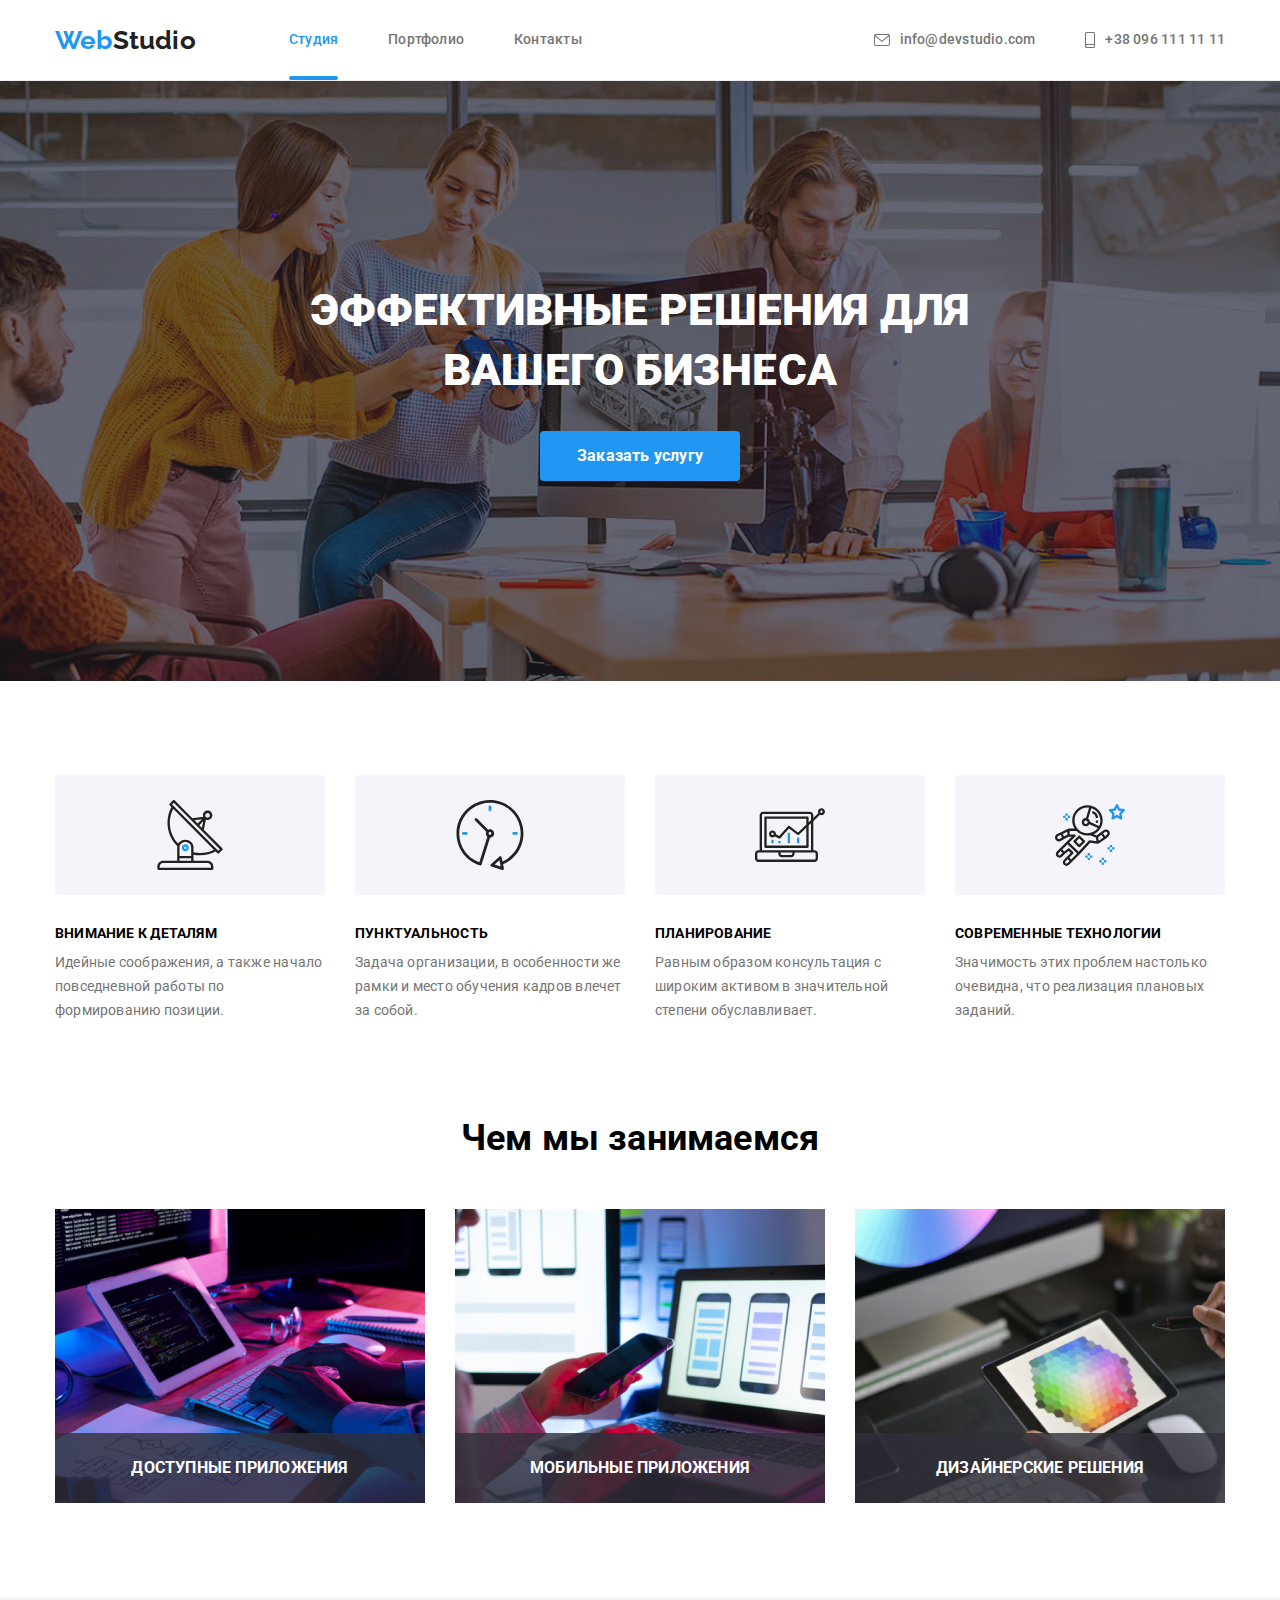
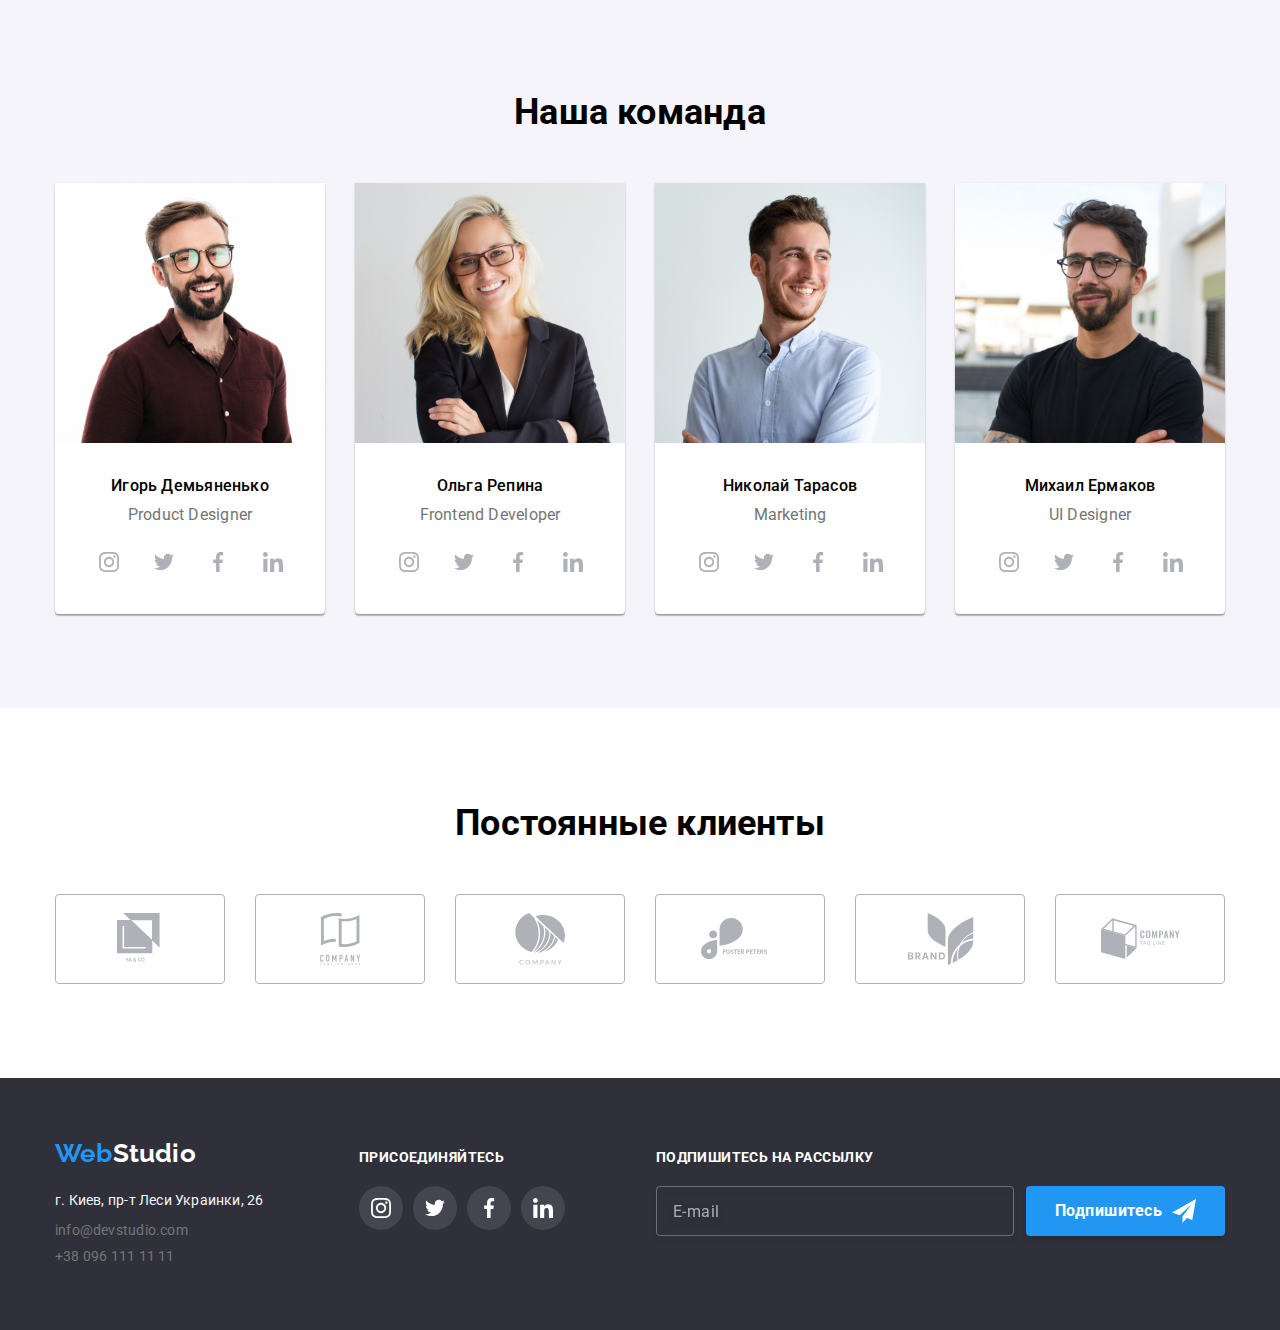
==== index.html @ 35ef8a1d "1" ====
<!DOCTYPE html>
<html lang="en">

<head>
    <meta charset="UTF-8">
    <meta name="viewport" content="width=device-width, initial-scale=1.0">
    <title>Document</title>
    <link rel="stylesheet" href="https://cdnjs.cloudflare.com/ajax/libs/modern-normalize/1.0.0/modern-normalize.min.css">
    <link href="https://fonts.googleapis.com/css2?family=Raleway:wght@700&family=Roboto:wght@400;500;700;900&display=swap" rel="stylesheet">
    <link rel="stylesheet" href="./css/style.css">
    <link rel="preconnect" href="https://fonts.gstatic.com">
    
</head>

<body>
    <!--Header-->
    <header>
        <div class="container" >
            <nav class="nav-bar">
                <a href="index.html" class="logo-title"> 
                    Web<span class="logoweb" >Studio</span>
                </a>
                <ul class="list-nav list">
                    <li class="item"><a class="current" href="./index.html" >Студия</a></li>
                    <li class="item"><a class="head-link" href="./portfolio.html">Портфолио</a></li>
                    <li class="item"><a class="head-link" href="#" >Контакты</a></li>
                </ul>
            </nav>  
            
            <ul class="auth-nav list">
                <li class="email-link">
                    <a href="mailto:info@devstudio.com" class="contacts">
                        <svg class="icon-envelope">
                        <use href="./img/sprite.svg#icon-envelope"></use>
                        </svg>info@devstudio.com </a >
                </li>
                <li class="tel-link">
                    <a href="tel:380961111111" class="contacts">
                        <svg class="icon-smartphone">
                            <use href="./img/sprite.svg#icon-smartphone"></use>
                            </svg>+38 096 111 11 11</a>
                    
                </li>
            </ul>
        
        </div>
    </header>


    <!--Hero-->

    <main>
        <section class="hero">
            <div class="overlay">
            <h1 class="slogan">ЭФФЕКТИВНЫЕ РЕШЕНИЯ ДЛЯ ВАШЕГО БИЗНЕСА</h1>
            <a  class="button-studio"  href="#" data-modal-open >Заказать услугу</a>
            </div>
        </section>

    <!--Features-->


    <section class="features">
        <div class="section-features container">
            <ul class="list">
                <li class="skils">
                    <div class="skills-icon-link">
                        <svg class="skill-icon">
                            <use href="./img/sprite.svg#icon-antenna"></use>
                        </svg>
                    </div>
                    <h3 class="skils-list">ВНИМАНИЕ К ДЕТАЛЯМ</h3>
                    <p class="skils-title">Идейные соображения, а также начало повседневной работы по формированию позиции.</p>
                </li>
                <li class="skils">
                    <div class="skills-icon-link">
                        <svg class="skill-icon">
                            <use href="./img/sprite.svg#icon-clock"></use>
                        </svg>
                    </div>
                    <h3 class="skils-list">ПУНКТУАЛЬНОСТЬ</h3>
                    <p class="skils-title">Задача организации, в особенности же рамки и место обучения кадров влечет за собой.</p>
                </li>
                <li class="skils">
                    <div class="skills-icon-link">
                        <svg class="skill-icon">
                            <use href="./img/sprite.svg#icon-diagram"></use>
                        </svg>
                    </div>
                    <h3 class="skils-list">ПЛАНИРОВАНИЕ</h3>
                    <p class="skils-title">Равным образом консультация с широким активом в значительной степени обуславливает.</p>

                </li>
                <li class="skils">
                    <div class="skills-icon-link">
                        <svg class="skill-icon">
                            <use href="./img/sprite.svg#icon-astronaut"></use>
                        </svg>
                    </div>
                    <h3 class="skils-list">СОВРЕМЕННЫЕ ТЕХНОЛОГИИ </h3>
                    <p class="skils-title">Значимость этих проблем настолько очевидна, что реализация плановых заданий.</p>
                </li>
            </ul>
        </div>
    </section>

        <!--What are we doing-->
        <div class="img-container">
                <div>
                    <h2 class="section-slogan">Чем мы занимаемся</h2>
                        <ul class="img list">
                            <li>
                                <div class="product">
                                    <img  src="./img/laptop.jpg" alt="coding1">
                                    <div class="image-overlay">
                                        <h3 class="image-title">ДОСТУПНЫЕ ПРИЛОЖЕНИЯ</h3>
                                    </div>
                                </div>
                            </li>
                            <li>
                                <div class="product">
                                    <img class="coding-photo "  src="./img/iphone.jpg" alt="coding2">
                                    <div class="image-overlay">
                                        <h3 class="image-title">МОБИЛЬНЫЕ ПРИЛОЖЕНИЯ</h3>
                                    </div>
                                </div>   
                            </li>
                            
                            <li>
                                <div class="product">
                                    <img  src="./img/pixels.jpg" alt="coding3">
                                    <div class="image-overlay">
                                        <h3 class="image-title">ДИЗАЙНЕРСКИЕ РЕШЕНИЯ</h3>
                                    </div>
                                </div>   
                            </li> 
                            
                        </ul>
                </div> 
        </div>

        <!--Our team section-->
        <section class="our-team-container">
            <div class="our-team">
                <h2 class="section-slogan">Наша команда</h2>
                <ul class="team list">
                    <li class="team-person">
                        <img src="./img//igor.jpg" alt="photo of igor" width="270">
                        <div class="descr-container">
                            <h3 class="names">Игорь Демьяненько</h3>
                            <p class="profession">Product Designer</p>
                            <ul class="social-links list">
                                <li class="instagram">
                                    <a class="icon-link" href="#">
                                        <svg class="social-icon">
                                            <use href="./img/sprite.svg#icon-instagram"></use>
                                        </svg>
                                    </a>
                                </li>
                                <li class="twitter">
                                    <a class="icon-link" href="#">
                                        <svg class="social-icon">
                                            <use href="./img/sprite.svg#icon-twitter"></use>
                                        </svg>
                                    </a>
                                </li>
                                <li class="facebook">
                                    <a class="icon-link" href="#">
                                        <svg class="social-icon">
                                            <use href="./img/sprite.svg#icon-facebook"></use>
                                        </svg>
                                    </a>
                                </li>
                                <li class="linkedin">
                                    <a class="icon-link" href="#">
                                        <svg class="social-icon">
                                            <use href="./img/sprite.svg#icon-linkedin"></use>
                                        </svg>
                                    </a>
                                </li>
                            </ul>
                        </div>
                    </li>
                    <li class="team-person">
                        <img src="./img//olga.jpg" alt="photo of olga" width="270">
                        <div class="descr-container">
                            <h3 class="names">Ольга Репина</h3>
                            <p class="profession">Frontend Developer</p>
                            <ul class="social-links list">
                                <li class="instagram">
                                    <a class="icon-link" href="#">
                                        <svg class="social-icon">
                                            <use href="./img/sprite.svg#icon-instagram"></use>
                                        </svg>
                                    </a>
                                </li>
                                <li class="twitter">
                                    <a class="icon-link" href="#">
                                        <svg class="social-icon">
                                            <use href="./img/sprite.svg#icon-twitter"></use>
                                        </svg>
                                    </a>
                                </li>
                                <li class="facebook">
                                    <a class="icon-link" href="#">
                                        <svg class="social-icon">
                                            <use href="./img/sprite.svg#icon-facebook"></use>
                                        </svg>
                                    </a>
                                </li>
                                <li class="linkedin">
                                    <a class="icon-link" href="#">
                                        <svg class="social-icon">
                                            <use href="./img/sprite.svg#icon-linkedin"></use>
                                        </svg>
                                    </a>
                                </li>
                            </ul>
                        </div>
                    </li>
                    <li class="team-person">
                        <img src="./img/nikolay.jpg" alt="photo of nikolay" width="270">
                        <div class="descr-container">
                            <h3 class="names">Николай Тарасов</h3>
                            <p class="profession">Marketing</p>
                            <ul class="social-links list">
                                <li class="instagram">
                                    <a class="icon-link" href="#">
                                        <svg class="social-icon">
                                            <use href="./img/sprite.svg#icon-instagram"></use>
                                        </svg>
                                    </a>
                                </li>
                                <li class="twitter">
                                    <a class="icon-link" href="#">
                                        <svg class="social-icon">
                                            <use href="./img/sprite.svg#icon-twitter"></use>
                                        </svg>
                                    </a>
                                </li>
                                <li class="facebook">
                                    <a class="icon-link" href="#">
                                        <svg class="social-icon">
                                            <use href="./img/sprite.svg#icon-facebook"></use>
                                        </svg>
                                    </a>
                                </li>
                                <li class="linkedin">
                                    <a class="icon-link" href="#">
                                        <svg class="social-icon">
                                            <use href="./img/sprite.svg#icon-linkedin"></use>
                                        </svg>
                                    </a>
                                </li>
                            </ul>
                        </div>
                    </li>
                    <li class="team-person">
                        <img src="./img//mihail.jpg" alt="photo of mihail" width="270">
                        <div class="descr-container">
                            <h3 class="names">Михаил Ермаков</h3>
                            <p class="profession">UI Designer</p>
                            <ul class="social-links list">
                                <li class="instagram">
                                    <a class="icon-link" href="#">
                                        <svg class="social-icon">
                                            <use href="./img/sprite.svg#icon-instagram"></use>
                                        </svg>
                                    </a>
                                </li>
                                <li class="twitter">
                                    <a class="icon-link" href="#">
                                        <svg class="social-icon">
                                            <use href="./img/sprite.svg#icon-twitter"></use>
                                        </svg>
                                    </a>
                                </li>
                                <li class="facebook">
                                    <a class="icon-link" href="#">
                                        <svg class="social-icon">
                                            <use href="./img/sprite.svg#icon-facebook"></use>
                                        </svg>
                                    </a>
                                </li>
                                <li class="linkedin">
                                    <a class="icon-link" href="#">
                                        <svg class="social-icon">
                                            <use href="./img/sprite.svg#icon-linkedin"></use>
                                        </svg>
                                    </a>
                                </li>
                            </ul>
                        </div>
                    </li>
                </ul>
            </div>
        </section>
<!--постоянные клиенты-->
<section>
    <div class="clients-container">
        <h2 class="section-slogan">Постоянные клиенты</h2>
        <ul class="logo-list list">
            <li class="logo">
                <a class="logo-link" href="#">
                    <svg class="logo-icon">
                        <use href="./img/sprite.svg#icon-logo"  ></use>
                    </svg>
                </a>
            </li>
            <li class="logo">
                <a class="logo-link" href="#">
                    <svg class="logo-icon">
                        <use href="./img/sprite.svg#icon-logo-2"></use>
                    </svg>
                </a>
            </li>
            <li class="logo">
                <a class="logo-link" href="#">
                    <svg class="logo-icon">
                        <use href="./img/sprite.svg#icon-logo-3"></use>
                    </svg>
                </a>
            </li>
            <li class="logo">
                <a class="logo-link" href="#">
                    <svg class="logo-icon" >
                        <use href="./img/sprite.svg#icon-logo-4-1" ></use>
                    </svg>
                </a>
            </li>
            <li class="logo">
                <a class="logo-link" href="#">
                    <svg class="logo-icon">
                        <use href="./img/symbol-defs.svg#icon-logo-5-2"  ></use>
                    </svg>
                </a>
            </li>
            <li class="logo">
                <a class="logo-link" href="#">
                    <svg class="logo-icon" >
                        <use href="./img/sprite.svg#icon-logo-6-1" ></use>
                    </svg>
                </a>
            </li>
        </ul>
    </div>
</section>

</main>

    <!--Footer -->
    <footer class="page-footer">
        <div class="footer-container" >
            <div class="first-column">
                <a class="logo-title" href="./index.html">
                    <span>Web</span><span class="studio-footer">Studio</span>
                </a>
                <address class="location">
                    <span class="location-adress">г. Киев, пр-т Леси Украинки, 26</span> 
                </address>
                <ul class="footer-contacts">
                    <li class="footer-email"><a class="contacts-email"
                            href="mailto:info@devstudio.com">info@devstudio.com</a></li>
                    <li class="footer-tel"><a class="contacts-tel" href="tel:+380961111111">+38 096 111 11 11</a></li>
                </ul>
            </div>
        
        <div class="second-column">
            <p class="subscribe">Присоединяйтесь</p>
            <ul class="footer-social-links list">
                <li class="footer-social-item">
                    <a class="footer-icon-link" href="#">
                        <svg class="footer-social-icon">
                            <use href="./img/sprite.svg#icon-instagram"></use>
                        </svg>
                    </a>
                </li>
                <li class="footer-social-item">
                    <a class="footer-icon-link" href="#">
                        <svg class="footer-social-icon">
                            <use href="./img/sprite.svg#icon-twitter"></use>
                        </svg>
                    </a>
                </li>
                <li class="footer-social-item">
                    <a class="footer-icon-link" href="#">
                        <svg class="footer-social-icon">
                            <use href="./img/sprite.svg#icon-facebook"></use>
                        </svg>
                    </a>
                </li>
                <li class="footer-social-item">
                    <a class="footer-icon-link" href="#">
                        <svg class="footer-social-icon">
                            <use href="./img/sprite.svg#icon-linkedin"></use>
                        </svg>
                    </a>
                </li>
            </ul>
        </div>
        <div class="third-column">
            <p class="subscribe">ПОДПИШИТЕСЬ НА РАССЫЛКУ</p>
            <div class="input-foot-container">
                <label for="footer-mail">
                    <input class="footer-input" type="email" name="mail" id="footer-mail" placeholder="E-mail">
                </label>
                <button type="submit" class="subscribe-btn">Подпишитесь
                    <svg class="icon-send" width="24" height="24">
                        <use href="./img/sprite.svg#icon-icon-send"></use>
                    </svg>
                </button>

            </div>
        </div>
    </div>
    </footer>

    <div class="backdrop is-hidden" data-modal>
        <div class="modal">
            <button class="modal-close-button" data-modal-close>&#10006;</button>
            <div class="modal-form-container">
                <h2 class="modal-name">Оставьте свои данные, мы вам перезвоним</h2>
                <form class="form-field">
                    <div class="info-input">
                        <label for="name">Имя</label>
                        <input type="text" name="name" id="name">
                        <svg class="modal-icon" width="18" height="18">
                            <use href="./img/sprite.svg#icon-person-black"></use>
                        </svg>
                    </div>
                    <div class="info-input">
                        <label for="tel">Телефон</label>
                        <input type="tel" name="tel" id="tel">
                        <svg class="modal-icon" width="18" height="18">
                            <use href="./img/sprite.svg#icon-phone-black"></use>
                        </svg>
                    </div>
                    <div class="info-input">
                        <label for="mail">Почта</label  >
                        <input type="email" name="mail" id="mail" >
                        <svg class="modal-icon" width="18" height="18">
                            <use href="./img/sprite.svg#icon-email-black"></use>
                        </svg>
                    </div>
                    <div class="info-input">
                        <label for="comment">коментарий </label>
                        <textarea name="comment" id="comment" cols="30" rows="10" placeholder="Введите текст"></textarea>
                    </div>
                </form>
                <div class="policy">
                    <label for="policy" class="modal-policy-text">
                        <input class="modal-checkbox visually-hidden" type="checkbox" name="policy" id="policy">
                        <span class="icon">
                            Соглашаюсь с рассылкой и принимаю  <a class="terms" href="#">Условия договора</a>
                        </span>
                    </label>
                </div>

                <button type="submit" class="modal-submit">Отправить</button>

            </div>
        </div>
    </div>

    <script src="./js/modal.js"></script>
</body>

</html>
---- css/style.css ----
:root { 
--main-background-color:  #FFFFFF;
--sec-background-color:#F5F4FA; 
--dark-background-color:#2F303A;  
--accent-color: #2196F3;
--main-color: #212121;
--secondary-color: #757575; 
}

body { background-color: var(--main-background-color);
    font-weight: 400;
    font-size: 14px;
    letter-spacing: 0.015em;
    font-family: Roboto, sans-serif;}



a { text-decoration:none;}
li {list-style:none; 
font-family: Roboto;}

section {
    padding: 94px 0;
}

.footer-container,
.our-team, 
.container,
.clients-container,
.img-container { width: 1200px;
    padding-left: 15px;
    padding-right: 15px;
    margin-left: auto;
    margin-right: auto;}


/*header*/
header {
    border-bottom: 1px solid #ECECEC;
    background-color: var(--main-background-color);
}

.list {
    display: flex;
    padding: 0;
    margin: 0;
    list-style: none;
    text-decoration: none;
}


.nav-bar {  display: flex;
    align-items: center;}

.container {
    display: flex;
    align-items: center;
    justify-content: space-between;}

.logo-title { 
    margin-right: 93px;
    font-family: Raleway, sans-serif;
    text-decoration: none;
    font-weight: 700;
    font-size: 26px;
    line-height: 1.19;
}

.logoweb { color: #212121; }

.current,
.nav-logo-title > span,
.logo-title {
    color: var(--accent-color);
}

a{display: block;}


.icon-envelope {
    width: 16px;
    height: 12px;
    margin-right: 10px;
}

.icon-smartphone{
    width: 10px;
    height: 16px;
    margin-right: 10px;
}

.current,
.head-link {  padding: 32px 0;
    list-style: none;
    text-decoration: none;
    transition-property: color;
    transition: 250ms;
    transition-timing-function: cubic-bezier(0.4, 0, 0.2, 1);}

.list-nav,
.head-link ,
.auth-nav,
.contacts {display: flex;
     font-weight: 500;
    font-size: 14px;
    line-height: 1.14;
    text-decoration: none;
    color: var(--secondary-color);
}

.contacts {
    display: flex;
    align-items: center;
    padding: 32px 0 32px 0;

    fill: currentColor;

    transition-property: color;
    transition: 250ms;
    transition-timing-function: cubic-bezier(0.4, 0, 0.2, 1);
}

.logo-title,
.list-nav,
.head-link { --main-color: #212121 }

.item { margin-right: 50px; 
position: relative;}

.item:last-child {
    margin: 0px;}

.tel-link {  margin-left: 50px;}
.current::before {
    content: '';
    position: absolute;
    display: inline-block;
    bottom: 0;
    left: 0;
   
    width: 100%;
    height: 4px;
    border-radius: 2px;
    background-color: var(--accent-color);
}

.head-link::before {
    content: '';
    position: absolute;
    display: inline-block;
    bottom: 0;
    left: 0;
   
    width: 100%;
    height: 4px;
    border-radius: 2px;
    background-color: var(--accent-color);
      
    transition-property: background-color;
    transition: 250ms;
    transition-timing-function: cubic-bezier(0.4, 0, 0.2, 1);
    transform: scale(0);
}


.head-link:hover::before,
.head-link:focus::before {
    transform: scale(1);
}

.head-link:focus,
.head-link:hover,
.contacts:focus,
.contacts:hover,
.contacts-email:focus,
.contacts-email:hover,
.contacts-tel:focus,
.contacts-tel:hover { color: var(--accent-color);
    
    cursor: pointer;}


/*hero*/
.hero > div {
    display: block;
}


.overlay {  width: 696px;
    margin: 0 auto;}

.hero {max-width: 1600px;
    height: 600px;
    padding-top: 200px;
    padding-bottom: 200px;

    margin: 0 auto;
    text-align: center;
    background-image: url(../img/winter.jpg);
    background-repeat: no-repeat;
    background-size: cover;
    background-position: center;
    background-image: linear-gradient(
      to right,
      rgba(47, 48, 58, 0.4),
      rgba(47, 48, 58, 0.4)
    ),
    url(../img/winter.jpg);
    text-align: center;
    background-color: var(--dark-background-color);
    
}



.slogan{
    margin: 0 0 30px 0;
    color: var(--main-background-color);
    
    font-weight: 900;
    font-size: 44px;
    line-height: 1.36;

    text-transform: uppercase;}

.button-studio {
 display: inline-block;
 min-width: 200px;
border-radius: 4px;
padding: 10px 32px;
font-weight: 700; 
font-size: 16px;
 line-height: 1.9;
 text-decoration: none;
 text-align: center;
 color: var(--main-background-color);
background: var(--accent-color);
    }


/*Features*/
.skill-icon {
    width: 70px;
    height: 70px;
    display: flex;
    align-items: center;
    justify-content: center;
    transition-property:  background-color, color;
    transition: 250ms;
    transition-timing-function: cubic-bezier(0.4, 0, 0.2, 1);
}

.skills-icon-link {
    display: flex;
    align-items: center;
    justify-content: center;
    margin: 0 0 30px 0;
    width: 270px;
    height: 120px;

    background: #F5F4FA;
    border-radius: 4px;
    transition-property:  background-color, color ;
    transition: 250ms;
    transition-timing-function: cubic-bezier(0.4, 0, 0.2, 1);
}


.features { padding-top: 94px; padding-bottom: 0;}


.skils {
    margin-right: 30px;
}
.skils:last-child {
    margin: 0;
}

.skils-list {
    margin-top: 0;
    margin-bottom: 10px;
    font-size: 14px;
    text-transform: uppercase;
}

.skils-title {
    flex-wrap: wrap;
    margin-top: 0;
    margin-bottom: 0;
    line-height: 1.71;
    color:  #757575
}


.title-list { color: var(--main-color);
    font-weight: bold;
    font-size: 14px;
    line-height: 16px;}
.text-title  { color: var(--secondary-color);
    margin-top: 10px;
    margin-right:30px;
    width: 270px;
    height: 75px;
    font-weight: normal;
    font-size: 14px;
    line-height: 24px;}

/*What are we doing*/

.img-container {
    
    padding-top: 94px;
    padding-bottom: 94px;
    width: 1200px;
    padding-left: 15px;
    padding-right: 15px;
    margin-left: auto;
    margin-right: auto;
}

.img {
    display: flex;
    justify-content: space-between;
}


.section-slogan {
    margin-bottom: 50px;
    margin-top: 0;
    font-size: 36px;
    line-height: 1.17;
    text-align: center;}

    .product {   
        display: flex; 
        position: relative;
        
    }
    
    .image-overlay {
        position: absolute;
        display: flex;
        align-items: center;
        justify-content: center;
        
        margin: 0;
        width: 370px;
        height: 70px;
        bottom: 0;
        left: 0;
    
        text-transform: uppercase;
    
        color: var(--main-background-color);
        background: rgba(47, 48, 58, 0.8);
    }
    
    .image-title {margin-top: 0; margin-bottom: 0;
        text-transform: uppercase;
        color: var(--main-background-color);
    }    




/*Our team section*/

.our-team-container {
    padding-left: 15px;
    padding-right: 15px;
    margin-left: auto;
    margin-right: auto;
    padding-bottom: 94px;
padding-top: 94px;}

.descr-container {
    padding-top: 30px;
    padding-bottom: 30px;
    
}

.names {
   margin-top: 0;
   margin-bottom: 10px;
   font-weight: 500;
   font-size: 16px;
   line-height: 1.19;
   text-align: center;

   color: var(--text-color);
}

.team-person {
   
   margin-right: 30px;

   padding: 0;

   background: #FFFFFF;

   box-shadow: 0px 1px 3px rgba(0, 0, 0, 0.12), 0px 1px 1px rgba(0, 0, 0, 0.14), 0px 2px 1px rgba(0, 0, 0, 0.2);
   border-radius: 0px 0px 4px 4px;
}

.team-person:last-child {
   margin-right: 0;
}
.profession {
   margin-top: 0;
   margin-bottom: 0;
   font-size: 16px;
   line-height: 1.19;

   text-align: center;

   color: var(--secondary-color);
}

.our-team-container {
   background-color: var(--sec-background-color)
}

.social-links {
    display: flex;
    justify-content: space-between;
    margin-right: 30px;
    margin-left: 32px;
    margin-top: 16px;}
    
.icon-link {
    display: flex;
    justify-content: center;
    align-items: center;
    width: 44px;
    height: 44px;
    color: #afb1b8;    
    border-radius: 50%;
    transition-property:  background-color, color;
    transition: 250ms;
    transition-timing-function: cubic-bezier(0.4, 0, 0.2, 1);
}

.social-icon {
    width: 20px;
    height: 20px;
}


.icon-link:hover,
.icon-link:focus {
    color: var(--main-background-color);
    background-color: var(--accent-color);
    
}

/* Постоянные клиенты */
.logo-list {
    display: flex;
    justify-content: space-between;
}
    
.logo-link {
    display: flex;
    justify-content: center;
    align-items: center;
    width: 170px;
    height: 90px;
    margin-right: 30px;
    
    color: #afb1b8;    
    fill: currentColor;

    border: 1px solid #AFB1B8;
    box-sizing: border-box;
    border-radius: 4px;
    transition-property:  color ;
    transition: 250ms;
    transition-timing-function: cubic-bezier(0.4, 0, 0.2, 1);
}
.logo-link:last-child {
    margin: 0;
}

.logo-icon {
    width: 79px;
    height: 52px;
}

.logo-link:hover,
.logo-link:focus {
    color: var(--accent-color);
    border-color: var(--accent-color);
   
}

/*Footer */ 



.page-footer {
    padding-left: 15px;
    padding-right: 15px;
    margin-left: auto;
    margin-right: auto;
    height: 252px;
    padding-top: 60px;
    padding-bottom: 60px;
    background-color: var(--dark-background-color);
}

.footer-container{ 
    display: flex; align-items: baseline;
}

.location {
    margin-top: 20px;
    margin-bottom: 9px;
    font-style: normal;
    font-weight: 400;
    font-size: 14px;
    line-height: 1.71;
}

.location {
    color: var(--sec-background-color);
}
.studio-footer {
    color: var(--main-background-color);
}

.contacts-tel,
.contacts-email {
    display: inline-block;
    font-weight: 400;
    font-size: 14px;
    line-height: 1.14;
    text-decoration: none;

    color: var(--secondary-color);
    transition: color 250ms cubic-bezier(0.4, 0, 0.2, 1);
}

.footer-email {
    margin-bottom: 9px;
}

.footer-contacts {
    list-style: none;
    margin-top: 0;
    margin-bottom: 0;
    padding: 0;

}

.first-column {
    margin-right: 70px;
}
.third-column {
    margin-left: auto;
   
}

.input-foot-container{display: flex;}

.subscribe {
    margin-top: 0;
    margin-bottom: 20px;
    font-weight: 700;
    font-size: 14px;
    line-height: 1.14;
    letter-spacing: 0.03em;
    text-transform: uppercase;
    color: var(--main-background-color);
}

.footer-social-item:not(:last-child) {    
    margin-right: 10px;
}

.footer-icon-link {
    display: flex;
    justify-content: center;
    align-items: center;
    width: 44px;
    height: 44px;
    
    color: var(--main-background-color);
    fill: currentColor;
    background-color: rgba(255, 255, 255, 0.1);
    
    border-radius: 50%;

    transition-property:  background-color;
    transition: 250ms;
    transition-timing-function: cubic-bezier(0.4, 0, 0.2, 1);
}

.footer-social-icon {
    width: 20px;
    height: 20px;
    
}

.footer-icon-link:hover,
.footer-icon-link:focus {
    background-color: var(--accent-color);
}

.subscribe-btn {
    padding: 10px 29px;
    margin-left: 12px;
    font-size: 16px;
    line-height: 1.87;
    font-weight: 700;
    letter-spacing: 0.03em;

    display: flex;
    align-items: center;
    justify-content: center;
    border-style: none;

    color: var(--main-background-color);
    background-color: var(--accent-color);
    box-shadow: 0px 4px 4px rgba(0, 0, 0, 0.15);
    border-radius: 4px;
    cursor: pointer;
}

.icon-send {
    margin-left: 10px;
}

.footer-input {
    width: 358px;
    height: 50px;    
    padding-left: 16px;
    outline: transparent;
    color: var(--main-background-color);
    font-weight: 400;
    font-size: 16px;
    line-height: 1.25;
    letter-spacing: 0.03em;
    background-color: transparent;
    border: 1px solid rgba(255, 255, 255, 0.3);
    box-sizing: border-box;
    filter: drop-shadow(0px 4px 4px rgba(0, 0, 0, 0.15));
    border-radius: 4px;
}
.footer-input:focus {
   border-color: var(--accent-color);
}
.footer-input::placeholder {
    font-size: 16px;
    line-height: 1.25;

    display: flex;
    align-items: center;

    color: rgba(255, 255, 255, 0.6);
}
    /*Hero-portf */

    /*Buttons section */

    .main-portfolio { width: 1200px;
        padding-left: 15px;
        padding-right: 15px;
        margin-left: auto;
        margin-right: auto;
    }

    .buttons,
    .current-button  { 
        
        padding: 6px 22px;
        background: var(--sec-background-color);
        border-radius: 4px;
        border-style: none;
    
        font-weight: 500;
        font-size: 16px;
        line-height: 1.6;
        text-align: center;
        outline: transparent;
        box-shadow: 0 0.5em 0.5em -0.4em var(--main-color);
        color: var(--main-color);
        transition-property: background-color, color;
        transition: 250ms;
        transition-timing-function: cubic-bezier(0.4, 0, 0.2, 1);}
        
       .portfo-buttons {margin-right: 8px;}
    
    .buttons-section {
        margin-bottom:  50px;
        display: flex;
        justify-content: center;}
    
    .buttons:focus,
    .buttons:hover,
    .current-button {
        color: var(--main-background-color);
        background-color:  var(--accent-color);
        cursor: pointer;} 
        
        
.portfo { width: 1230px;
    padding-left: 15px;
    padding-right: 15px;
    margin-left: auto;
    margin-right: auto;}



        .projects {
            display: flex;
            flex-wrap: wrap;
            padding-left: 0;
            margin: 0;
            
            list-style: none;
        }
        
        .projects-item:nth-child(3n) {
            margin-right: 0;
        }
        
        .projects-item:nth-last-child(-n+3){
            margin-bottom: 0;
        }
        
        .project-content {
            text-decoration: none;
            transition-property: box-shadow;
            transition: 250ms;
            transition-timing-function: cubic-bezier(0.4, 0, 0.2, 1);
            
        }
        
        
        .projects-item {
            margin-right: 30px;
            margin-bottom: 30px;
            background:var(--main-background-color);
            border: 1px solid #EEEEEE;
        }
        .project-content:hover, .project-content:focus {
            box-shadow: 0px 1px 1px rgba(0, 0, 0, 0.12), 0px 4px 4px rgba(0, 0, 0, 0.06), 1px 4px 6px rgba(0, 0, 0, 0.16);
        outline: transparent;
        }
        

        
       
        
        
        .project-title {
            margin: 0px 0px 4px 0px;
            font-weight: 700;
            font-size: 18px;
            line-height: 2;
        
            color: var(--main-color);
            text-decoration: none
        }
        
        .project-technology {
            color: var(--secondary-color);
            margin: 0;
            font-size: 16px;
            line-height: 1.9;
            text-decoration: none
            ;
        }
        
        /* Project-overlay */
.description {
    position: relative;

    overflow: hidden;
    outline: transparent;
}

.project-overlay {
    position: absolute;
    top: 0;
    left: 0;
    width: 100%;
    height: 100%;

    background-color: rgba(33, 150, 243, 0.9);

    transform: translateY(100%);
    transition: 250ms ease;
    
    transition-timing-function: cubic-bezier(0.4, 0, 0.2, 1);
}

.tech-description {
    margin: 0;
    padding: 63px 24px;

    font-family: Roboto;
    font-style: normal;
    font-weight: normal;
    font-size: 18px;
    line-height: 1.55;

    color: var(--main-background-color);
}

.project-content:hover .project-overlay,
.project-content:focus .project-overlay {
    transform: translateY(0);
}

/* Project-names */
.project-name-container {
    padding: 20px 24px;
}

.project-title {
    margin: 0px 0px 4px 0px;
    font-weight: 700;
    font-size: 18px;
    line-height: 2;

    color: var(--main-color);
}

.project-technology {
    margin: 0;
    font-size: 16px;
    line-height: 1.9;

    color: var(--secondary-color);
}
       

/* Backdrop */


.backdrop {
    position: fixed;
    top: 0;
    left: 0;
    width: 100%;
    height: 100%;

    background-color: rgba(0, 0, 0, 0.5);;

    opacity: 1;
    transition: opacity 250ms cubic-bezier(0.4, 0, 0.2, 1);
}

.backdrop.is-hidden {
    opacity: 0;
    pointer-events: none;
}

.backdrop.is-hidden .modal {
    transform: translate(-50%, -50%) scale(0.9);
}

.modal {
    position: absolute;
    top: 50%;
    left: 50%;

    width: 528px;
    height: 581px;

    background-color: var(--main-background-color);
    box-shadow: 0px 1px 3px rgba(0, 0, 0, 0.12), 0px 1px 1px rgba(0, 0, 0, 0.14), 0px 2px 1px rgba(0, 0, 0, 0.2);
    border-radius: 4px;

    transform: translate(-50%, -50%) scale(1);
    transition: transform 250ms cubic-bezier(0.4, 0, 0.2, 1);
}

.modal-close-button {
    position: absolute;
    right: 0;
    margin-top: 8px;
    margin-right: 8px;

    width: 30px;
    height: 30px;
    padding: 6px;


    background-color: var(--main-background-color);
    border: 1px solid rgba(0, 0, 0, 0.1);
    border-radius: 50%;

    box-sizing: border-box;
}

.modal-close-button:hover {
    color: var(--accent-color);
    cursor: pointer;
}

.modal-name {
    margin: 0 0 12px 0;
    text-align: center;
}

.modal-form-container {
    padding: 40px;
}

.form-field label {
    margin-bottom: 4px;
    font-size: 12px;
    line-height: 1.16;

    color: var(--secondary-color);
}

.form-field {
    margin-bottom: 10px;
}

.form-field input {
    height: 40px;
    padding-left: 42px;
    font-size: 14px;
    line-height: 1.14;

    border: 1px solid rgba(33, 33, 33, 0.2);
    box-sizing: border-box;
    border-radius: 4px;
}

textarea {
    resize: none;
    height: 120px;
    
    padding: 12px 16px;
    font-size: 14px;
    line-height: 1.14;

    border: 1px solid rgba(33, 33, 33, 0.2);
    box-sizing: border-box;
    border-radius: 4px;
}

textarea::placeholder {

    font-size: 14px;
    line-height: 1.16;

    color: rgba(117, 117, 117, 0.5);
}

.info-input {
    position: relative;
    display: flex;
    flex-direction: column;
    margin-bottom: 10px;
}

.terms {
    display: inline-flex;

    font-size: 14px;
    line-height: 1.71;

    color: var(--accent-color);
}

.modal-submit {
    margin: 0 auto;
    padding: 10px 55px;
    font-size: 16px;
    line-height: 1.87;
    font-weight: 700;

    display: flex;
    align-items: center;
    text-align: center;
    border-style: none;
    cursor: pointer;

    color: var(--main-background-color);
    background-color: var(--accent-color);
    box-shadow: 0px 4px 4px rgba(0, 0, 0, 0.15);
    border-radius: 4px;
}

.modal-icon {
    position: absolute;
    top: 50%;
    left: 12px;
}

.form-field input:focus,
.form-field textarea:focus {
    border-color: var(--accent-color);
    outline: transparent;
}

input:focus + .modal-icon {
    fill: var(--accent-color);
}

.visually-hidden {
    -webkit-appearance: none;
    -moz-appearance: none;

    position: absolute;
}

.modal-policy-text {
    display: flex;
    align-items: center;

    font-size: 14px;
    line-height: 1.71;
    color: var(--secondary-color)
}

.policy {
    margin-bottom: 30px;
    display: flex;
    justify-content: center;
}

.modal-checkbox ~ span::before {
    content: '';
    display: inline-flex;
    width: 16px;
    height: 15px;
    margin-right: 8px;

    border: 2px solid var(--dark-background-color);
    border-radius: 2px;
}

.modal-checkbox:focus ~ span::before {
    outline: 2px solid #212121;
  }

.modal-checkbox:checked + span::before {
    background-color: var(--accent-color);
    background-image: url(../svg/SVG/icon-check.svg);
    background-size: contain;
    background-origin: border-box;
    border: 2px solid var(--accent-color);
}
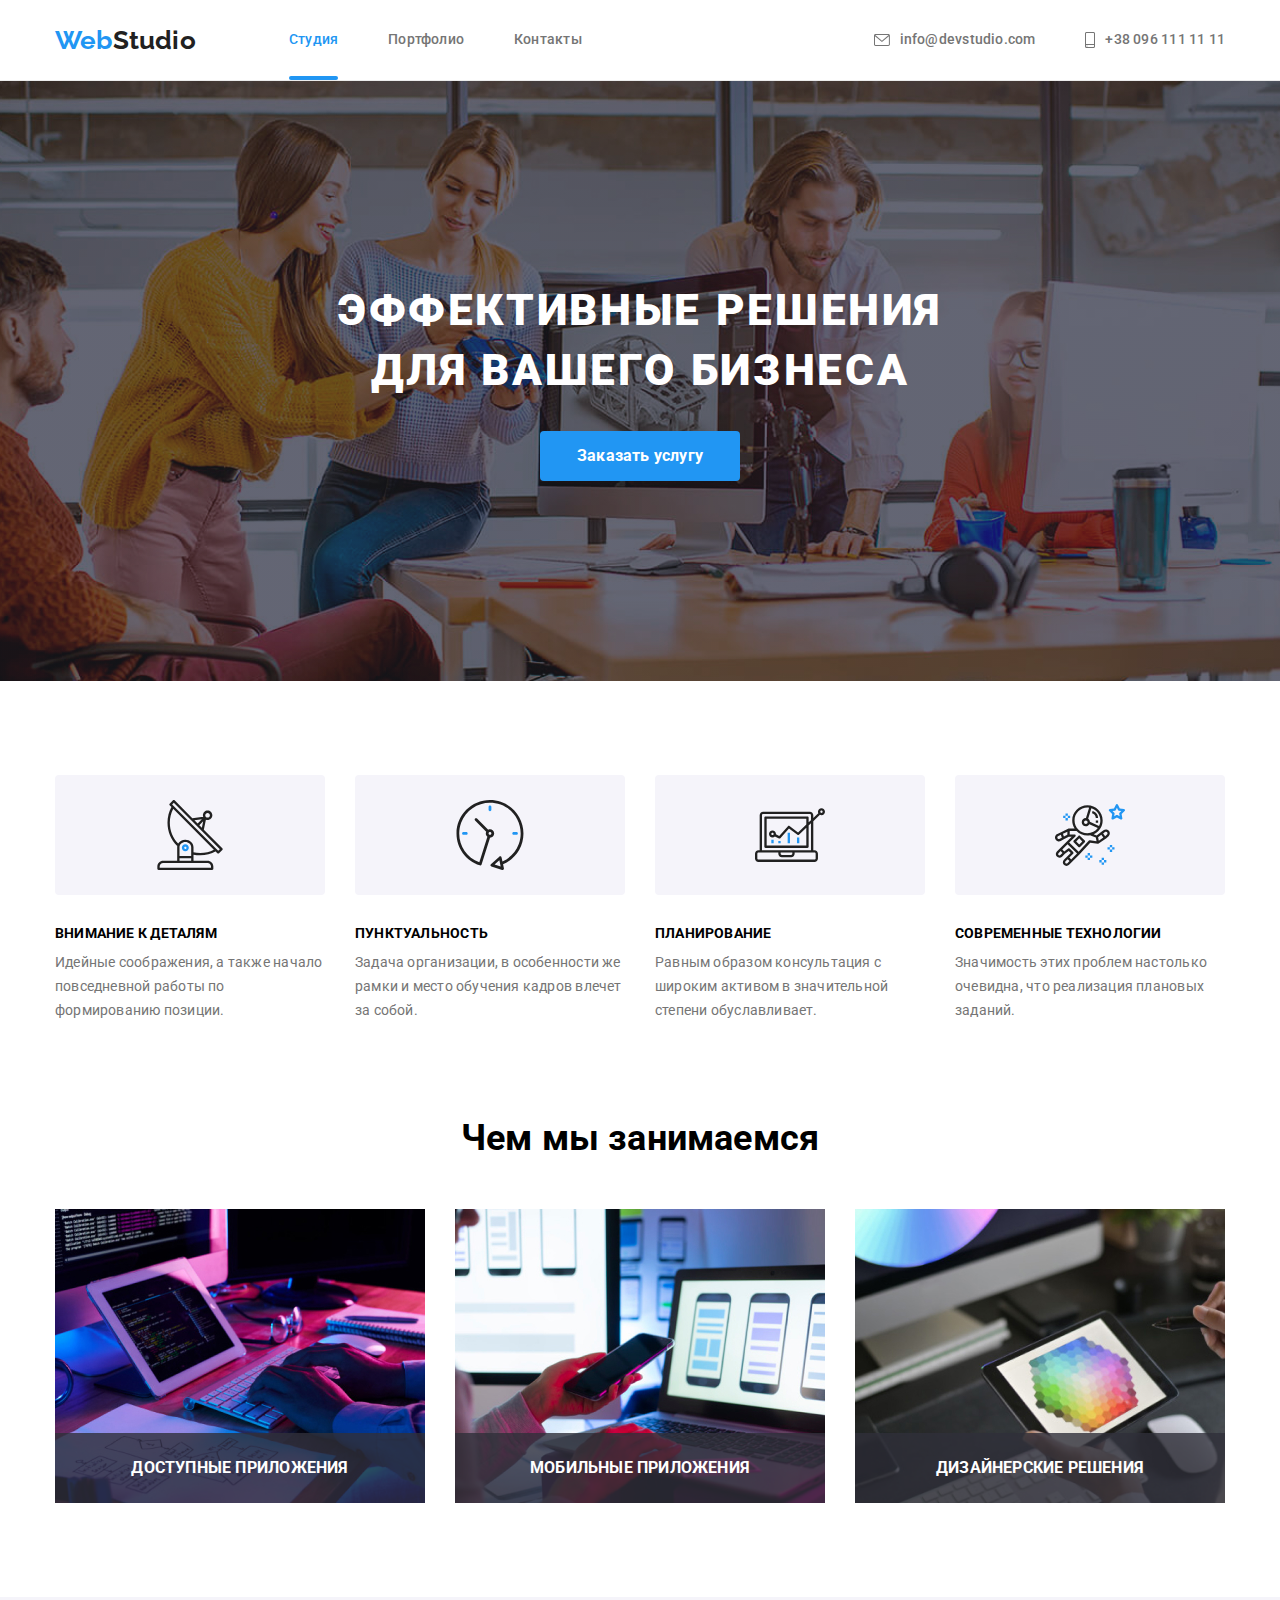
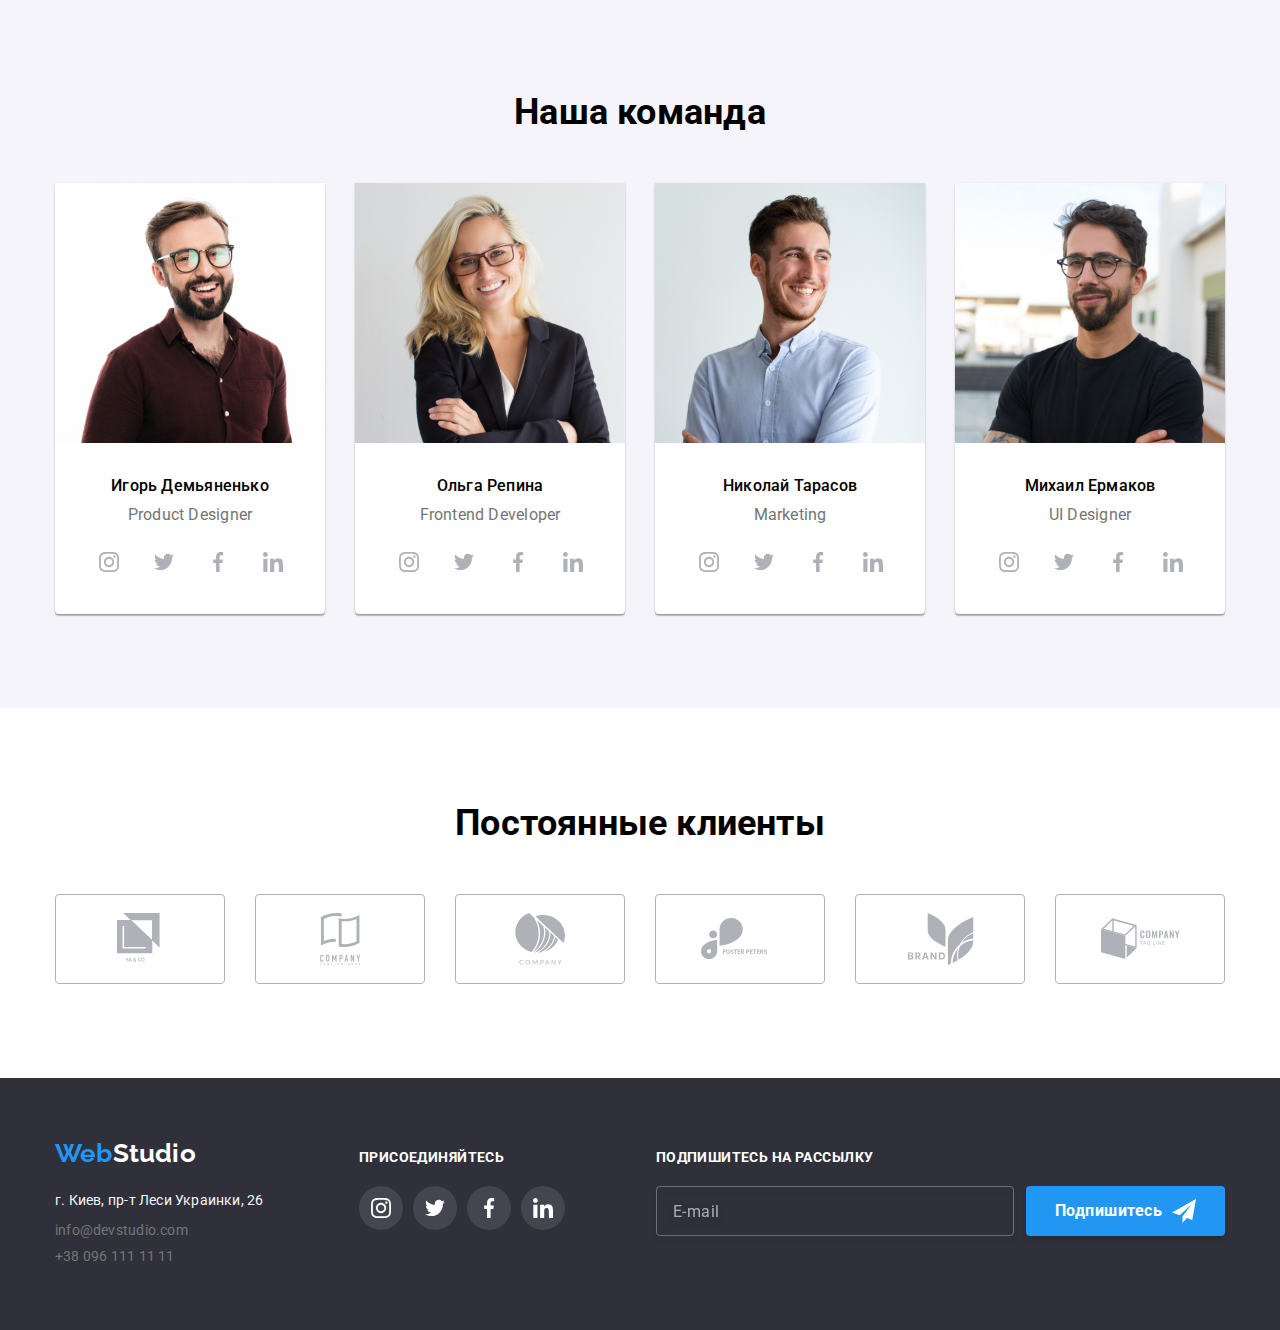
==== commit 168da50c: "hw 7" ====
--- a/index.html
+++ b/index.html
@@ -13,7 +13,7 @@
 </head>
 
 <body>
-    <!--Header-->
+    <!--Navbar-->
     <header>
         <div class="container" >
             <nav class="nav-bar">
@@ -26,7 +26,9 @@
                     <li class="item"><a class="head-link" href="#" >Контакты</a></li>
                 </ul>
             </nav>  
-            
+
+    <!--Contacts container-->
+
             <ul class="auth-nav list">
                 <li class="email-link">
                     <a href="mailto:info@devstudio.com" class="contacts">
@@ -39,7 +41,7 @@
                         <svg class="icon-smartphone">
                             <use href="./img/sprite.svg#icon-smartphone"></use>
                             </svg>+38 096 111 11 11</a>
-                    
+
                 </li>
             </ul>
         
@@ -52,7 +54,7 @@
     <main>
         <section class="hero">
             <div class="overlay">
-            <h1 class="slogan">ЭФФЕКТИВНЫЕ РЕШЕНИЯ ДЛЯ ВАШЕГО БИЗНЕСА</h1>
+            <h1 class="slogan-title">ЭФФЕКТИВНЫЕ РЕШЕНИЯ ДЛЯ ВАШЕГО БИЗНЕСА</h1>
             <a  class="button-studio"  href="#" data-modal-open >Заказать услугу</a>
             </div>
         </section>
--- a/css/style.css
+++ b/css/style.css
@@ -1,1050 +1,1054 @@
 :root { 
---main-background-color:  #FFFFFF;
---sec-background-color:#F5F4FA; 
---dark-background-color:#2F303A;  
---accent-color: #2196F3;
---main-color: #212121;
---secondary-color: #757575; 
-}
-
-body { background-color: var(--main-background-color);
-    font-weight: 400;
-    font-size: 14px;
-    letter-spacing: 0.015em;
-    font-family: Roboto, sans-serif;}
-
-
-
-a { text-decoration:none;}
-li {list-style:none; 
-font-family: Roboto;}
-
-section {
-    padding: 94px 0;
-}
-
-.footer-container,
-.our-team, 
-.container,
-.clients-container,
-.img-container { width: 1200px;
-    padding-left: 15px;
-    padding-right: 15px;
-    margin-left: auto;
-    margin-right: auto;}
-
-
-/*header*/
-header {
-    border-bottom: 1px solid #ECECEC;
-    background-color: var(--main-background-color);
-}
-
-.list {
-    display: flex;
-    padding: 0;
-    margin: 0;
-    list-style: none;
-    text-decoration: none;
-}
-
-
-.nav-bar {  display: flex;
-    align-items: center;}
-
-.container {
-    display: flex;
-    align-items: center;
-    justify-content: space-between;}
-
-.logo-title { 
-    margin-right: 93px;
-    font-family: Raleway, sans-serif;
-    text-decoration: none;
-    font-weight: 700;
-    font-size: 26px;
-    line-height: 1.19;
-}
-
-.logoweb { color: #212121; }
-
-.current,
-.nav-logo-title > span,
-.logo-title {
-    color: var(--accent-color);
-}
-
-a{display: block;}
-
-
-.icon-envelope {
-    width: 16px;
-    height: 12px;
-    margin-right: 10px;
-}
-
-.icon-smartphone{
-    width: 10px;
-    height: 16px;
-    margin-right: 10px;
-}
-
-.current,
-.head-link {  padding: 32px 0;
-    list-style: none;
-    text-decoration: none;
-    transition-property: color;
-    transition: 250ms;
-    transition-timing-function: cubic-bezier(0.4, 0, 0.2, 1);}
-
-.list-nav,
-.head-link ,
-.auth-nav,
-.contacts {display: flex;
-     font-weight: 500;
-    font-size: 14px;
-    line-height: 1.14;
-    text-decoration: none;
-    color: var(--secondary-color);
-}
-
-.contacts {
-    display: flex;
-    align-items: center;
-    padding: 32px 0 32px 0;
-
-    fill: currentColor;
-
-    transition-property: color;
-    transition: 250ms;
-    transition-timing-function: cubic-bezier(0.4, 0, 0.2, 1);
-}
-
-.logo-title,
-.list-nav,
-.head-link { --main-color: #212121 }
-
-.item { margin-right: 50px; 
-position: relative;}
-
-.item:last-child {
-    margin: 0px;}
-
-.tel-link {  margin-left: 50px;}
-.current::before {
-    content: '';
-    position: absolute;
-    display: inline-block;
-    bottom: 0;
-    left: 0;
-   
-    width: 100%;
-    height: 4px;
-    border-radius: 2px;
-    background-color: var(--accent-color);
-}
-
-.head-link::before {
-    content: '';
-    position: absolute;
-    display: inline-block;
-    bottom: 0;
-    left: 0;
-   
-    width: 100%;
-    height: 4px;
-    border-radius: 2px;
-    background-color: var(--accent-color);
-      
-    transition-property: background-color;
-    transition: 250ms;
-    transition-timing-function: cubic-bezier(0.4, 0, 0.2, 1);
-    transform: scale(0);
-}
-
-
-.head-link:hover::before,
-.head-link:focus::before {
-    transform: scale(1);
-}
-
-.head-link:focus,
-.head-link:hover,
-.contacts:focus,
-.contacts:hover,
-.contacts-email:focus,
-.contacts-email:hover,
-.contacts-tel:focus,
-.contacts-tel:hover { color: var(--accent-color);
-    
-    cursor: pointer;}
-
-
-/*hero*/
-.hero > div {
-    display: block;
-}
-
-
-.overlay {  width: 696px;
-    margin: 0 auto;}
-
-.hero {max-width: 1600px;
-    height: 600px;
-    padding-top: 200px;
-    padding-bottom: 200px;
-
-    margin: 0 auto;
-    text-align: center;
-    background-image: url(../img/winter.jpg);
-    background-repeat: no-repeat;
-    background-size: cover;
-    background-position: center;
-    background-image: linear-gradient(
-      to right,
-      rgba(47, 48, 58, 0.4),
-      rgba(47, 48, 58, 0.4)
-    ),
-    url(../img/winter.jpg);
-    text-align: center;
-    background-color: var(--dark-background-color);
-    
-}
-
-
-
-.slogan{
-    margin: 0 0 30px 0;
-    color: var(--main-background-color);
-    
-    font-weight: 900;
-    font-size: 44px;
-    line-height: 1.36;
-
-    text-transform: uppercase;}
-
-.button-studio {
- display: inline-block;
- min-width: 200px;
-border-radius: 4px;
-padding: 10px 32px;
-font-weight: 700; 
-font-size: 16px;
- line-height: 1.9;
- text-decoration: none;
- text-align: center;
- color: var(--main-background-color);
-background: var(--accent-color);
-    }
-
-
-/*Features*/
-.skill-icon {
-    width: 70px;
-    height: 70px;
-    display: flex;
-    align-items: center;
-    justify-content: center;
-    transition-property:  background-color, color;
-    transition: 250ms;
-    transition-timing-function: cubic-bezier(0.4, 0, 0.2, 1);
-}
-
-.skills-icon-link {
-    display: flex;
-    align-items: center;
-    justify-content: center;
-    margin: 0 0 30px 0;
-    width: 270px;
-    height: 120px;
-
-    background: #F5F4FA;
-    border-radius: 4px;
-    transition-property:  background-color, color ;
-    transition: 250ms;
-    transition-timing-function: cubic-bezier(0.4, 0, 0.2, 1);
-}
-
-
-.features { padding-top: 94px; padding-bottom: 0;}
-
-
-.skils {
-    margin-right: 30px;
-}
-.skils:last-child {
-    margin: 0;
-}
-
-.skils-list {
-    margin-top: 0;
-    margin-bottom: 10px;
-    font-size: 14px;
-    text-transform: uppercase;
-}
-
-.skils-title {
-    flex-wrap: wrap;
-    margin-top: 0;
-    margin-bottom: 0;
-    line-height: 1.71;
-    color:  #757575
-}
-
-
-.title-list { color: var(--main-color);
-    font-weight: bold;
-    font-size: 14px;
-    line-height: 16px;}
-.text-title  { color: var(--secondary-color);
-    margin-top: 10px;
-    margin-right:30px;
-    width: 270px;
-    height: 75px;
-    font-weight: normal;
-    font-size: 14px;
-    line-height: 24px;}
-
-/*What are we doing*/
-
-.img-container {
-    
-    padding-top: 94px;
-    padding-bottom: 94px;
-    width: 1200px;
-    padding-left: 15px;
-    padding-right: 15px;
-    margin-left: auto;
-    margin-right: auto;
-}
-
-.img {
-    display: flex;
-    justify-content: space-between;
-}
-
-
-.section-slogan {
-    margin-bottom: 50px;
-    margin-top: 0;
-    font-size: 36px;
-    line-height: 1.17;
-    text-align: center;}
-
-    .product {   
-        display: flex; 
-        position: relative;
-        
-    }
-    
-    .image-overlay {
-        position: absolute;
-        display: flex;
-        align-items: center;
-        justify-content: center;
-        
-        margin: 0;
-        width: 370px;
-        height: 70px;
-        bottom: 0;
-        left: 0;
-    
-        text-transform: uppercase;
-    
-        color: var(--main-background-color);
-        background: rgba(47, 48, 58, 0.8);
-    }
-    
-    .image-title {margin-top: 0; margin-bottom: 0;
-        text-transform: uppercase;
-        color: var(--main-background-color);
-    }    
-
-
-
-
-/*Our team section*/
-
-.our-team-container {
-    padding-left: 15px;
-    padding-right: 15px;
-    margin-left: auto;
-    margin-right: auto;
-    padding-bottom: 94px;
-padding-top: 94px;}
-
-.descr-container {
-    padding-top: 30px;
-    padding-bottom: 30px;
-    
-}
-
-.names {
-   margin-top: 0;
-   margin-bottom: 10px;
-   font-weight: 500;
-   font-size: 16px;
-   line-height: 1.19;
-   text-align: center;
-
-   color: var(--text-color);
-}
-
-.team-person {
-   
-   margin-right: 30px;
-
-   padding: 0;
-
-   background: #FFFFFF;
-
-   box-shadow: 0px 1px 3px rgba(0, 0, 0, 0.12), 0px 1px 1px rgba(0, 0, 0, 0.14), 0px 2px 1px rgba(0, 0, 0, 0.2);
-   border-radius: 0px 0px 4px 4px;
-}
-
-.team-person:last-child {
-   margin-right: 0;
-}
-.profession {
-   margin-top: 0;
-   margin-bottom: 0;
-   font-size: 16px;
-   line-height: 1.19;
-
-   text-align: center;
-
-   color: var(--secondary-color);
-}
-
-.our-team-container {
-   background-color: var(--sec-background-color)
-}
-
-.social-links {
-    display: flex;
-    justify-content: space-between;
-    margin-right: 30px;
-    margin-left: 32px;
-    margin-top: 16px;}
-    
-.icon-link {
-    display: flex;
-    justify-content: center;
-    align-items: center;
-    width: 44px;
-    height: 44px;
-    color: #afb1b8;    
-    border-radius: 50%;
-    transition-property:  background-color, color;
-    transition: 250ms;
-    transition-timing-function: cubic-bezier(0.4, 0, 0.2, 1);
-}
-
-.social-icon {
-    width: 20px;
-    height: 20px;
-}
-
-
-.icon-link:hover,
-.icon-link:focus {
-    color: var(--main-background-color);
-    background-color: var(--accent-color);
-    
-}
-
-/* Постоянные клиенты */
-.logo-list {
-    display: flex;
-    justify-content: space-between;
-}
-    
-.logo-link {
-    display: flex;
-    justify-content: center;
-    align-items: center;
-    width: 170px;
-    height: 90px;
-    margin-right: 30px;
-    
-    color: #afb1b8;    
-    fill: currentColor;
-
-    border: 1px solid #AFB1B8;
-    box-sizing: border-box;
-    border-radius: 4px;
-    transition-property:  color ;
-    transition: 250ms;
-    transition-timing-function: cubic-bezier(0.4, 0, 0.2, 1);
-}
-.logo-link:last-child {
-    margin: 0;
-}
-
-.logo-icon {
-    width: 79px;
-    height: 52px;
-}
-
-.logo-link:hover,
-.logo-link:focus {
-    color: var(--accent-color);
-    border-color: var(--accent-color);
-   
-}
-
-/*Footer */ 
-
-
-
-.page-footer {
-    padding-left: 15px;
-    padding-right: 15px;
-    margin-left: auto;
-    margin-right: auto;
-    height: 252px;
-    padding-top: 60px;
-    padding-bottom: 60px;
-    background-color: var(--dark-background-color);
-}
-
-.footer-container{ 
-    display: flex; align-items: baseline;
-}
-
-.location {
-    margin-top: 20px;
-    margin-bottom: 9px;
-    font-style: normal;
-    font-weight: 400;
-    font-size: 14px;
-    line-height: 1.71;
-}
-
-.location {
-    color: var(--sec-background-color);
-}
-.studio-footer {
-    color: var(--main-background-color);
-}
-
-.contacts-tel,
-.contacts-email {
-    display: inline-block;
-    font-weight: 400;
-    font-size: 14px;
-    line-height: 1.14;
-    text-decoration: none;
-
-    color: var(--secondary-color);
-    transition: color 250ms cubic-bezier(0.4, 0, 0.2, 1);
-}
-
-.footer-email {
-    margin-bottom: 9px;
-}
-
-.footer-contacts {
-    list-style: none;
-    margin-top: 0;
-    margin-bottom: 0;
-    padding: 0;
-
-}
-
-.first-column {
-    margin-right: 70px;
-}
-.third-column {
-    margin-left: auto;
-   
-}
-
-.input-foot-container{display: flex;}
-
-.subscribe {
-    margin-top: 0;
-    margin-bottom: 20px;
-    font-weight: 700;
-    font-size: 14px;
-    line-height: 1.14;
-    letter-spacing: 0.03em;
-    text-transform: uppercase;
-    color: var(--main-background-color);
-}
-
-.footer-social-item:not(:last-child) {    
-    margin-right: 10px;
-}
-
-.footer-icon-link {
-    display: flex;
-    justify-content: center;
-    align-items: center;
-    width: 44px;
-    height: 44px;
-    
-    color: var(--main-background-color);
-    fill: currentColor;
-    background-color: rgba(255, 255, 255, 0.1);
-    
-    border-radius: 50%;
-
-    transition-property:  background-color;
-    transition: 250ms;
-    transition-timing-function: cubic-bezier(0.4, 0, 0.2, 1);
-}
-
-.footer-social-icon {
-    width: 20px;
-    height: 20px;
-    
-}
-
-.footer-icon-link:hover,
-.footer-icon-link:focus {
-    background-color: var(--accent-color);
-}
-
-.subscribe-btn {
-    padding: 10px 29px;
-    margin-left: 12px;
-    font-size: 16px;
-    line-height: 1.87;
-    font-weight: 700;
-    letter-spacing: 0.03em;
-
-    display: flex;
-    align-items: center;
-    justify-content: center;
-    border-style: none;
-
-    color: var(--main-background-color);
-    background-color: var(--accent-color);
-    box-shadow: 0px 4px 4px rgba(0, 0, 0, 0.15);
-    border-radius: 4px;
-    cursor: pointer;
-}
-
-.icon-send {
-    margin-left: 10px;
-}
-
-.footer-input {
-    width: 358px;
-    height: 50px;    
-    padding-left: 16px;
-    outline: transparent;
-    color: var(--main-background-color);
-    font-weight: 400;
-    font-size: 16px;
-    line-height: 1.25;
-    letter-spacing: 0.03em;
-    background-color: transparent;
-    border: 1px solid rgba(255, 255, 255, 0.3);
-    box-sizing: border-box;
-    filter: drop-shadow(0px 4px 4px rgba(0, 0, 0, 0.15));
-    border-radius: 4px;
-}
-.footer-input:focus {
-   border-color: var(--accent-color);
-}
-.footer-input::placeholder {
-    font-size: 16px;
-    line-height: 1.25;
-
-    display: flex;
-    align-items: center;
-
-    color: rgba(255, 255, 255, 0.6);
-}
-    /*Hero-portf */
-
-    /*Buttons section */
-
+    --main-background-color:  #FFFFFF;
+    --sec-background-color:#F5F4FA; 
+    --dark-background-color:#2F303A;  
+    --accent-color: #2196F3;
+    --main-color: #212121;
+    --secondary-color: #757575; 
+    }
+    
+    body { background-color: var(--main-background-color);
+        font-weight: 400;
+        font-size: 14px;
+        letter-spacing: 0.015em;
+        font-family: Roboto, sans-serif;}
+    
+    
+    
+    a { text-decoration:none;}
+    li {list-style:none; 
+    font-family: Roboto;}
+    
+    section {
+        padding: 94px 0;
+    }
+    
+    .footer-container,
+    .our-team, 
+    .container,
+    .clients-container,
+    .img-container,
     .main-portfolio { width: 1200px;
         padding-left: 15px;
         padding-right: 15px;
         margin-left: auto;
-        margin-right: auto;
-    }
-
-    .buttons,
-    .current-button  { 
-        
-        padding: 6px 22px;
-        background: var(--sec-background-color);
-        border-radius: 4px;
-        border-style: none;
-    
-        font-weight: 500;
-        font-size: 16px;
-        line-height: 1.6;
-        text-align: center;
-        outline: transparent;
-        box-shadow: 0 0.5em 0.5em -0.4em var(--main-color);
-        color: var(--main-color);
-        transition-property: background-color, color;
+        margin-right: auto;}
+    
+    
+    /*header*/
+    header {
+        border-bottom: 1px solid #ECECEC;
+        background-color: var(--main-background-color);
+    }
+    
+    .list {
+        display: flex;
+        padding: 0;
+        margin: 0;
+        list-style: none;
+        text-decoration: none;
+    }
+    
+    
+    .nav-bar {  display: flex;
+        align-items: center;}
+    
+    .container {
+        display: flex;
+        align-items: center;
+        justify-content: space-between;}
+    
+    .logo-title { 
+        margin-right: 93px;
+        font-family: Raleway, sans-serif;
+        text-decoration: none;
+        font-weight: 700;
+        font-size: 26px;
+        line-height: 1.19;
+    }
+    
+    .logoweb { color: #212121; }
+    
+    .current,
+    .nav-logo-title > span,
+    .logo-title {
+        color: var(--accent-color);
+    }
+    
+    a{display: block;}
+    
+    
+    .icon-envelope {
+        width: 16px;
+        height: 12px;
+        margin-right: 10px;
+    }
+    
+    .icon-smartphone{
+        width: 10px;
+        height: 16px;
+        margin-right: 10px;
+    }
+    
+    .current,
+    .head-link {  padding: 32px 0;
+        list-style: none;
+        text-decoration: none;
+        transition-property: color;
         transition: 250ms;
         transition-timing-function: cubic-bezier(0.4, 0, 0.2, 1);}
-        
-       .portfo-buttons {margin-right: 8px;}
-    
-    .buttons-section {
-        margin-bottom:  50px;
-        display: flex;
-        justify-content: center;}
-    
-    .buttons:focus,
-    .buttons:hover,
-    .current-button {
+    
+    .list-nav,
+    .head-link ,
+    .auth-nav,
+    .contacts {display: flex;
+         font-weight: 500;
+        font-size: 14px;
+        line-height: 1.14;
+        text-decoration: none;
+        color: var(--secondary-color);
+    }
+    
+    .contacts {
+        display: flex;
+        align-items: center;
+        padding: 32px 0 32px 0;
+    
+        fill: currentColor;
+    
+        transition-property: color;
+        transition: 250ms;
+        transition-timing-function: cubic-bezier(0.4, 0, 0.2, 1);
+    }
+    
+    .logo-title,
+    .list-nav,
+    .head-link { --main-color: #212121 }
+    
+    .item { margin-right: 50px; 
+    position: relative;}
+    
+    .item:last-child {
+        margin: 0px;}
+    
+    .tel-link {  margin-left: 50px;}
+    .current::before {
+        content: '';
+        position: absolute;
+        display: inline-block;
+        bottom: 0;
+        left: 0;
+       
+        width: 100%;
+        height: 4px;
+        border-radius: 2px;
+        background-color: var(--accent-color);
+    }
+    
+    .head-link::before {
+        content: '';
+        position: absolute;
+        display: inline-block;
+        bottom: 0;
+        left: 0;
+       
+        width: 100%;
+        height: 4px;
+        border-radius: 2px;
+        background-color: var(--accent-color);
+          
+        transition-property: background-color;
+        transition: 250ms;
+        transition-timing-function: cubic-bezier(0.4, 0, 0.2, 1);
+        transform: scale(0);
+    }
+    
+    
+    .head-link:hover::before,
+    .head-link:focus::before {
+        transform: scale(1);
+    }
+    
+    .head-link:focus,
+    .head-link:hover,
+    .contacts:focus,
+    .contacts:hover,
+    .contacts-email:focus,
+    .contacts-email:hover,
+    .contacts-tel:focus,
+    .contacts-tel:hover { color: var(--accent-color);
+        
+        cursor: pointer;}
+    
+    
+    /*hero*/
+    
+    
+    
+    .overlay {  
+        width: 696px;
+        margin: 0 auto;
+    }
+    
+    .hero {max-width: 1600px;
+        height: 600px;
+        padding-top: 200px;
+        padding-bottom: 200px;
+    
+        margin: 0 auto;
+        text-align: center;
+        background-image: url(../img/winter.jpg);
+        background-repeat: no-repeat;
+        background-size: cover;
+        background-position: center;
+        background-image: linear-gradient(
+          to right,
+          rgba(47, 48, 58, 0.4),
+          rgba(47, 48, 58, 0.4)
+        ),
+        url(../img/winter.jpg);
+        text-align: center;
+        background-color: var(--dark-background-color);
+        
+    }
+    
+    .slogan-title{   
+        display: block;
+        margin-right: auto;
+        margin-left: auto;
+        width: 696px;
+        margin-top: 0;
+        margin-bottom: 30px;
+      
         color: var(--main-background-color);
-        background-color:  var(--accent-color);
-        cursor: pointer;} 
-        
-        
-.portfo { width: 1230px;
-    padding-left: 15px;
-    padding-right: 15px;
-    margin-left: auto;
-    margin-right: auto;}
+        font-weight: 900;
+        font-size: 44px;
+        line-height: 1.36;
+        letter-spacing: 0.06em;
+        text-transform: uppercase;
+        text-align: center;
+    }
+    
+    .button-studio {
+     display: inline-block;
+     min-width: 200px;
+     border-radius: 4px;
+     padding: 10px 32px;
+     font-weight: 700; 
+     font-size: 16px;
+     line-height: 1.9;
+     text-decoration: none;
+     text-align: center;
+     color: var(--main-background-color);
+     background: var(--accent-color);
+    }
 
-
-
-        .projects {
+    
+    
+    
+    /*Features*/
+    .skill-icon {
+        width: 70px;
+        height: 70px;
+        display: flex;
+        align-items: center;
+        justify-content: center;
+        transition-property:  background-color, color;
+        transition: 250ms;
+        transition-timing-function: cubic-bezier(0.4, 0, 0.2, 1);
+    }
+    
+    .skills-icon-link {
+        display: flex;
+        align-items: center;
+        justify-content: center;
+        margin: 0 0 30px 0;
+        width: 270px;
+        height: 120px;
+    
+        background: #F5F4FA;
+        border-radius: 4px;
+        transition-property:  background-color, color ;
+        transition: 250ms;
+        transition-timing-function: cubic-bezier(0.4, 0, 0.2, 1);
+    }
+    
+    
+    .features { padding-top: 94px; padding-bottom: 0;}
+    
+    
+    .skils {
+        margin-right: 30px;
+    }
+    .skils:last-child {
+        margin: 0;
+    }
+    
+    .skils-list {
+        margin-top: 0;
+        margin-bottom: 10px;
+        font-size: 14px;
+        text-transform: uppercase;
+    }
+    
+    .skils-title {
+        flex-wrap: wrap;
+        margin-top: 0;
+        margin-bottom: 0;
+        line-height: 1.71;
+        color:  #757575
+    }
+    
+    
+    .title-list { color: var(--main-color);
+        font-weight: bold;
+        font-size: 14px;
+        line-height: 16px;}
+    .text-title  { color: var(--secondary-color);
+        margin-top: 10px;
+        margin-right:30px;
+        width: 270px;
+        height: 75px;
+        font-weight: normal;
+        font-size: 14px;
+        line-height: 24px;}
+    
+    /*What are we doing*/
+    
+    .img-container {
+        
+        padding-top: 94px;
+        padding-bottom: 94px;
+        width: 1200px;
+        padding-left: 15px;
+        padding-right: 15px;
+        margin-left: auto;
+        margin-right: auto;
+    }
+    
+    .img {
+        display: flex;
+        justify-content: space-between;
+    }
+    
+    
+    .section-slogan {
+        margin-bottom: 50px;
+        margin-top: 0;
+        font-size: 36px;
+        line-height: 1.17;
+        text-align: center;
+    }
+    
+        .product {   
+            display: flex; 
+            position: relative;
+            
+        }
+        
+        .image-overlay {
+            position: absolute;
             display: flex;
-            flex-wrap: wrap;
-            padding-left: 0;
+            align-items: center;
+            justify-content: center;
+            
             margin: 0;
-            
-            list-style: none;
+            width: 370px;
+            height: 70px;
+            bottom: 0;
+            left: 0;
+        
+            text-transform: uppercase;
+        
+            color: var(--main-background-color);
+            background: rgba(47, 48, 58, 0.8);
         }
         
-        .projects-item:nth-child(3n) {
-            margin-right: 0;
-        }
-        
-        .projects-item:nth-last-child(-n+3){
-            margin-bottom: 0;
-        }
-        
-        .project-content {
-            text-decoration: none;
-            transition-property: box-shadow;
+        .image-title {margin-top: 0; margin-bottom: 0;
+            text-transform: uppercase;
+            color: var(--main-background-color);
+        }    
+    
+    
+    
+    
+    /*Our team section*/
+    
+    .our-team-container {
+        padding-left: 15px;
+        padding-right: 15px;
+        margin-left: auto;
+        margin-right: auto;
+        padding-bottom: 94px;
+    padding-top: 94px;}
+    
+    .descr-container {
+        padding-top: 30px;
+        padding-bottom: 30px;
+        
+    }
+    
+    .names {
+       margin-top: 0;
+       margin-bottom: 10px;
+       font-weight: 500;
+       font-size: 16px;
+       line-height: 1.19;
+       text-align: center;
+    
+       color: var(--text-color);
+    }
+    
+    .team-person {
+       
+       margin-right: 30px;
+    
+       padding: 0;
+    
+       background: #FFFFFF;
+    
+       box-shadow: 0px 1px 3px rgba(0, 0, 0, 0.12), 0px 1px 1px rgba(0, 0, 0, 0.14), 0px 2px 1px rgba(0, 0, 0, 0.2);
+       border-radius: 0px 0px 4px 4px;
+    }
+    
+    .team-person:last-child {
+       margin-right: 0;
+    }
+    .profession {
+       margin-top: 0;
+       margin-bottom: 0;
+       font-size: 16px;
+       line-height: 1.19;
+    
+       text-align: center;
+    
+       color: var(--secondary-color);
+    }
+    
+    .our-team-container {
+       background-color: var(--sec-background-color)
+    }
+    
+    .social-links {
+        display: flex;
+        justify-content: space-between;
+        margin-right: 30px;
+        margin-left: 32px;
+        margin-top: 16px;}
+        
+    .icon-link {
+        display: flex;
+        justify-content: center;
+        align-items: center;
+        width: 44px;
+        height: 44px;
+        color: #afb1b8;    
+        border-radius: 50%;
+        transition-property:  background-color, color;
+        transition: 250ms;
+        transition-timing-function: cubic-bezier(0.4, 0, 0.2, 1);
+    }
+    
+    .social-icon {
+        width: 20px;
+        height: 20px;
+    }
+    
+    
+    .icon-link:hover,
+    .icon-link:focus {
+        color: var(--main-background-color);
+        background-color: var(--accent-color);
+        
+    }
+    
+    /* Постоянные клиенты */
+    .logo-list {
+        display: flex;
+        justify-content: space-between;
+    }
+        
+    .logo-link {
+        display: flex;
+        justify-content: center;
+        align-items: center;
+        width: 170px;
+        height: 90px;
+        margin-right: 30px;
+        
+        color: #afb1b8;    
+        fill: currentColor;
+    
+        border: 1px solid #AFB1B8;
+        box-sizing: border-box;
+        border-radius: 4px;
+        transition-property:  color ;
+        transition: 250ms;
+        transition-timing-function: cubic-bezier(0.4, 0, 0.2, 1);
+    }
+    .logo-link:last-child {
+        margin: 0;
+    }
+    
+    .logo-icon {
+        width: 79px;
+        height: 52px;
+    }
+    
+    .logo-link:hover,
+    .logo-link:focus {
+        color: var(--accent-color);
+        border-color: var(--accent-color);
+       
+    }
+    
+    /*Footer */ 
+    
+    
+    
+    .page-footer {
+        padding-left: 15px;
+        padding-right: 15px;
+        margin-left: auto;
+        margin-right: auto;
+        height: 252px;
+        padding-top: 60px;
+        padding-bottom: 60px;
+        background-color: var(--dark-background-color);
+    }
+    
+    .footer-container{ 
+        display: flex; align-items: baseline;
+    }
+    
+    .location {
+        margin-top: 20px;
+        margin-bottom: 9px;
+        font-style: normal;
+        font-weight: 400;
+        font-size: 14px;
+        line-height: 1.71;
+    }
+    
+    .location {
+        color: var(--sec-background-color);
+    }
+    .studio-footer {
+        color: var(--main-background-color);
+    }
+    
+    .contacts-tel,
+    .contacts-email {
+        display: inline-block;
+        font-weight: 400;
+        font-size: 14px;
+        line-height: 1.14;
+        text-decoration: none;
+    
+        color: var(--secondary-color);
+        transition: color 250ms cubic-bezier(0.4, 0, 0.2, 1);
+    }
+    
+    .footer-email {
+        margin-bottom: 9px;
+    }
+    
+    .footer-contacts {
+        list-style: none;
+        margin-top: 0;
+        margin-bottom: 0;
+        padding: 0;
+    
+    }
+    
+    .first-column {
+        margin-right: 70px;
+    }
+    .third-column {
+        margin-left: auto;
+       
+    }
+    
+    .input-foot-container{display: flex;}
+    
+    .subscribe {
+        margin-top: 0;
+        margin-bottom: 20px;
+        font-weight: 700;
+        font-size: 14px;
+        line-height: 1.14;
+        letter-spacing: 0.03em;
+        text-transform: uppercase;
+        color: var(--main-background-color);
+    }
+    
+    .footer-social-item:not(:last-child) {    
+        margin-right: 10px;
+    }
+    
+    .footer-icon-link {
+        display: flex;
+        justify-content: center;
+        align-items: center;
+        width: 44px;
+        height: 44px;
+        
+        color: var(--main-background-color);
+        fill: currentColor;
+        background-color: rgba(255, 255, 255, 0.1);
+        
+        border-radius: 50%;
+    
+        transition-property:  background-color;
+        transition: 250ms;
+        transition-timing-function: cubic-bezier(0.4, 0, 0.2, 1);
+    }
+    
+    .footer-social-icon {
+        width: 20px;
+        height: 20px;
+        
+    }
+    
+    .footer-icon-link:hover,
+    .footer-icon-link:focus {
+        background-color: var(--accent-color);
+    }
+    
+    .subscribe-btn {
+        padding: 10px 29px;
+        margin-left: 12px;
+        font-size: 16px;
+        line-height: 1.87;
+        font-weight: 700;
+        letter-spacing: 0.03em;
+    
+        display: flex;
+        align-items: center;
+        justify-content: center;
+        border-style: none;
+    
+        color: var(--main-background-color);
+        background-color: var(--accent-color);
+        box-shadow: 0px 4px 4px rgba(0, 0, 0, 0.15);
+        border-radius: 4px;
+        cursor: pointer;
+    }
+    
+    .icon-send {
+        margin-left: 10px;
+    }
+    
+    .footer-input {
+        width: 358px;
+        height: 50px;    
+        padding-left: 16px;
+        outline: transparent;
+        color: var(--main-background-color);
+        font-weight: 400;
+        font-size: 16px;
+        line-height: 1.25;
+        letter-spacing: 0.03em;
+        background-color: transparent;
+        border: 1px solid rgba(255, 255, 255, 0.3);
+        box-sizing: border-box;
+        filter: drop-shadow(0px 4px 4px rgba(0, 0, 0, 0.15));
+        border-radius: 4px;
+    }
+    .footer-input:focus {
+       border-color: var(--accent-color);
+    }
+    .footer-input::placeholder {
+        font-size: 16px;
+        line-height: 1.25;
+    
+        display: flex;
+        align-items: center;
+    
+        color: rgba(255, 255, 255, 0.6);
+    }
+ /*Hero-portf */
+    
+/*Buttons section */
+    
+        
+    
+        .buttons,
+        .current-button  { 
+            
+            padding: 6px 22px;
+            background: var(--sec-background-color);
+            border-radius: 4px;
+            border-style: none;
+        
+            font-weight: 500;
+            font-size: 16px;
+            line-height: 1.6;
+            text-align: center;
+            outline: transparent;
+            box-shadow: 0 0.5em 0.5em -0.4em var(--main-color);
+            color: var(--main-color);
+            transition-property: background-color, color;
             transition: 250ms;
-            transition-timing-function: cubic-bezier(0.4, 0, 0.2, 1);
-            
-        }
-        
-        
-        .projects-item {
-            margin-right: 30px;
-            margin-bottom: 30px;
-            background:var(--main-background-color);
-            border: 1px solid #EEEEEE;
-        }
-        .project-content:hover, .project-content:focus {
-            box-shadow: 0px 1px 1px rgba(0, 0, 0, 0.12), 0px 4px 4px rgba(0, 0, 0, 0.06), 1px 4px 6px rgba(0, 0, 0, 0.16);
+            transition-timing-function: cubic-bezier(0.4, 0, 0.2, 1);}
+            
+           .portfo-buttons {margin-right: 8px;}
+        
+        .buttons-section {
+            margin-bottom:  50px;
+            display: flex;
+            justify-content: center;}
+        
+        .buttons:focus,
+        .buttons:hover,
+        .current-button {
+            color: var(--main-background-color);
+            background-color:  var(--accent-color);
+            cursor: pointer;} 
+            
+            
+    .portfo { width: 1230px;
+        padding-left: 15px;
+        padding-right: 15px;
+        margin-left: auto;
+        margin-right: auto;}
+    
+   /*Our projects */
+    
+            .projects {
+                display: flex;
+                flex-wrap: wrap;
+                padding-left: 0;
+                margin: 0;
+                
+                list-style: none;
+            }
+            
+            .projects-item:nth-child(3n) {
+                margin-right: 0;
+            }
+            
+            .projects-item:nth-last-child(-n+3){
+                margin-bottom: 0;
+            }
+            
+            .project-content {
+                text-decoration: none;
+                transition-property: box-shadow;
+                transition: 250ms;
+                transition-timing-function: cubic-bezier(0.4, 0, 0.2, 1);
+                
+            }
+            
+            
+            .projects-item {
+                margin-right: 30px;
+                margin-bottom: 30px;
+                background:var(--main-background-color);
+                border: 1px solid #EEEEEE;
+            }
+            .project-content:hover, .project-content:focus {
+                box-shadow: 0px 1px 1px rgba(0, 0, 0, 0.12), 0px 4px 4px rgba(0, 0, 0, 0.06), 1px 4px 6px rgba(0, 0, 0, 0.16);
+            outline: transparent;
+            }
+            
+    
+            
+           
+            
+            
+            .project-title {
+                margin: 0px 0px 4px 0px;
+                font-weight: 700;
+                font-size: 18px;
+                line-height: 2;
+            
+                color: var(--main-color);
+                text-decoration: none
+            }
+            
+            .project-technology {
+                color: var(--secondary-color);
+                margin: 0;
+                font-size: 16px;
+                line-height: 1.9;
+                text-decoration: none
+                ;
+            }
+            
+ /* Project-overlay */
+    .description {
+        position: relative;
+    
+        overflow: hidden;
         outline: transparent;
-        }
-        
-
-        
-       
-        
-        
-        .project-title {
-            margin: 0px 0px 4px 0px;
-            font-weight: 700;
-            font-size: 18px;
-            line-height: 2;
-        
-            color: var(--main-color);
-            text-decoration: none
-        }
-        
-        .project-technology {
-            color: var(--secondary-color);
-            margin: 0;
-            font-size: 16px;
-            line-height: 1.9;
-            text-decoration: none
-            ;
-        }
-        
-        /* Project-overlay */
-.description {
-    position: relative;
-
-    overflow: hidden;
-    outline: transparent;
-}
-
-.project-overlay {
-    position: absolute;
-    top: 0;
-    left: 0;
-    width: 100%;
-    height: 100%;
-
-    background-color: rgba(33, 150, 243, 0.9);
-
-    transform: translateY(100%);
-    transition: 250ms ease;
-    
-    transition-timing-function: cubic-bezier(0.4, 0, 0.2, 1);
-}
-
-.tech-description {
-    margin: 0;
-    padding: 63px 24px;
-
-    font-family: Roboto;
-    font-style: normal;
-    font-weight: normal;
-    font-size: 18px;
-    line-height: 1.55;
-
-    color: var(--main-background-color);
-}
-
-.project-content:hover .project-overlay,
-.project-content:focus .project-overlay {
-    transform: translateY(0);
-}
-
+    }
+    
+    .project-overlay {
+        position: absolute;
+        top: 0;
+        left: 0;
+        width: 100%;
+        height: 100%;
+    
+        background-color: rgba(33, 150, 243, 0.9);
+    
+        transform: translateY(100%);
+        transition: 250ms ease;
+        
+        transition-timing-function: cubic-bezier(0.4, 0, 0.2, 1);
+    }
+    
+    .tech-description {
+        margin: 0;
+        padding: 63px 24px;
+    
+        font-family: Roboto;
+        font-style: normal;
+        font-weight: normal;
+        font-size: 18px;
+        line-height: 1.55;
+    
+        color: var(--main-background-color);
+    }
+    
+    .project-content:hover .project-overlay,
+    .project-content:focus .project-overlay {
+        transform: translateY(0);
+    }
+    
 /* Project-names */
-.project-name-container {
-    padding: 20px 24px;
-}
-
-.project-title {
-    margin: 0px 0px 4px 0px;
-    font-weight: 700;
-    font-size: 18px;
-    line-height: 2;
-
-    color: var(--main-color);
-}
-
-.project-technology {
-    margin: 0;
-    font-size: 16px;
-    line-height: 1.9;
-
-    color: var(--secondary-color);
-}
-       
-
-/* Backdrop */
-
-
-.backdrop {
-    position: fixed;
-    top: 0;
-    left: 0;
-    width: 100%;
-    height: 100%;
-
-    background-color: rgba(0, 0, 0, 0.5);;
-
-    opacity: 1;
-    transition: opacity 250ms cubic-bezier(0.4, 0, 0.2, 1);
-}
-
-.backdrop.is-hidden {
-    opacity: 0;
-    pointer-events: none;
-}
-
-.backdrop.is-hidden .modal {
-    transform: translate(-50%, -50%) scale(0.9);
-}
-
-.modal {
-    position: absolute;
-    top: 50%;
-    left: 50%;
-
-    width: 528px;
-    height: 581px;
-
-    background-color: var(--main-background-color);
-    box-shadow: 0px 1px 3px rgba(0, 0, 0, 0.12), 0px 1px 1px rgba(0, 0, 0, 0.14), 0px 2px 1px rgba(0, 0, 0, 0.2);
-    border-radius: 4px;
-
-    transform: translate(-50%, -50%) scale(1);
-    transition: transform 250ms cubic-bezier(0.4, 0, 0.2, 1);
-}
-
-.modal-close-button {
-    position: absolute;
-    right: 0;
-    margin-top: 8px;
-    margin-right: 8px;
-
-    width: 30px;
-    height: 30px;
-    padding: 6px;
-
-
-    background-color: var(--main-background-color);
-    border: 1px solid rgba(0, 0, 0, 0.1);
-    border-radius: 50%;
-
-    box-sizing: border-box;
-}
-
-.modal-close-button:hover {
-    color: var(--accent-color);
-    cursor: pointer;
-}
-
-.modal-name {
-    margin: 0 0 12px 0;
-    text-align: center;
-}
-
-.modal-form-container {
-    padding: 40px;
-}
-
-.form-field label {
-    margin-bottom: 4px;
-    font-size: 12px;
-    line-height: 1.16;
-
-    color: var(--secondary-color);
-}
-
-.form-field {
-    margin-bottom: 10px;
-}
-
-.form-field input {
-    height: 40px;
-    padding-left: 42px;
-    font-size: 14px;
-    line-height: 1.14;
-
-    border: 1px solid rgba(33, 33, 33, 0.2);
-    box-sizing: border-box;
-    border-radius: 4px;
-}
-
-textarea {
-    resize: none;
-    height: 120px;
-    
-    padding: 12px 16px;
-    font-size: 14px;
-    line-height: 1.14;
-
-    border: 1px solid rgba(33, 33, 33, 0.2);
-    box-sizing: border-box;
-    border-radius: 4px;
-}
-
-textarea::placeholder {
-
-    font-size: 14px;
-    line-height: 1.16;
-
-    color: rgba(117, 117, 117, 0.5);
-}
-
-.info-input {
-    position: relative;
-    display: flex;
-    flex-direction: column;
-    margin-bottom: 10px;
-}
-
-.terms {
-    display: inline-flex;
-
-    font-size: 14px;
-    line-height: 1.71;
-
-    color: var(--accent-color);
-}
-
-.modal-submit {
-    margin: 0 auto;
-    padding: 10px 55px;
-    font-size: 16px;
-    line-height: 1.87;
-    font-weight: 700;
-
-    display: flex;
-    align-items: center;
-    text-align: center;
-    border-style: none;
-    cursor: pointer;
-
-    color: var(--main-background-color);
-    background-color: var(--accent-color);
-    box-shadow: 0px 4px 4px rgba(0, 0, 0, 0.15);
-    border-radius: 4px;
-}
-
-.modal-icon {
-    position: absolute;
-    top: 50%;
-    left: 12px;
-}
-
-.form-field input:focus,
-.form-field textarea:focus {
-    border-color: var(--accent-color);
-    outline: transparent;
-}
-
-input:focus + .modal-icon {
-    fill: var(--accent-color);
-}
-
-.visually-hidden {
-    -webkit-appearance: none;
-    -moz-appearance: none;
-
-    position: absolute;
-}
-
-.modal-policy-text {
-    display: flex;
-    align-items: center;
-
-    font-size: 14px;
-    line-height: 1.71;
-    color: var(--secondary-color)
-}
-
-.policy {
-    margin-bottom: 30px;
-    display: flex;
-    justify-content: center;
-}
-
-.modal-checkbox ~ span::before {
-    content: '';
-    display: inline-flex;
-    width: 16px;
-    height: 15px;
-    margin-right: 8px;
-
-    border: 2px solid var(--dark-background-color);
-    border-radius: 2px;
-}
-
-.modal-checkbox:focus ~ span::before {
-    outline: 2px solid #212121;
-  }
-
-.modal-checkbox:checked + span::before {
-    background-color: var(--accent-color);
-    background-image: url(../svg/SVG/icon-check.svg);
-    background-size: contain;
-    background-origin: border-box;
-    border: 2px solid var(--accent-color);
-}+    .project-name-container {
+        padding: 20px 24px;
+    }
+    
+    .project-title {
+        margin: 0px 0px 4px 0px;
+        font-weight: 700;
+        font-size: 18px;
+        line-height: 2;
+    
+        color: var(--main-color);
+    }
+    
+    .project-technology {
+        margin: 0;
+        font-size: 16px;
+        line-height: 1.9;
+    
+        color: var(--secondary-color);
+    }
+           
+    
+    /* Backdrop */
+    
+    
+    .backdrop {
+        position: fixed;
+        top: 0;
+        left: 0;
+        width: 100%;
+        height: 100%;
+    
+        background-color: rgba(0, 0, 0, 0.5);;
+    
+        opacity: 1;
+        transition: opacity 250ms cubic-bezier(0.4, 0, 0.2, 1);
+    }
+    
+    .backdrop.is-hidden {
+        opacity: 0;
+        pointer-events: none;
+    }
+    
+    .backdrop.is-hidden .modal {
+        transform: translate(-50%, -50%) scale(0.9);
+    }
+    
+    .modal {
+        position: absolute;
+        top: 50%;
+        left: 50%;
+    
+        width: 528px;
+        height: 581px;
+    
+        background-color: var(--main-background-color);
+        box-shadow: 0px 1px 3px rgba(0, 0, 0, 0.12), 0px 1px 1px rgba(0, 0, 0, 0.14), 0px 2px 1px rgba(0, 0, 0, 0.2);
+        border-radius: 4px;
+    
+        transform: translate(-50%, -50%) scale(1);
+        transition: transform 250ms cubic-bezier(0.4, 0, 0.2, 1);
+    }
+    
+    .modal-close-button {
+        position: absolute;
+        right: 0;
+        margin-top: 8px;
+        margin-right: 8px;
+    
+        width: 30px;
+        height: 30px;
+        padding: 6px;
+    
+    
+        background-color: var(--main-background-color);
+        border: 1px solid rgba(0, 0, 0, 0.1);
+        border-radius: 50%;
+    
+        box-sizing: border-box;
+    }
+    
+    .modal-close-button:hover {
+        color: var(--accent-color);
+        cursor: pointer;
+    }
+    
+    .modal-name {
+        margin: 0 0 12px 0;
+        text-align: center;
+    }
+    
+    .modal-form-container {
+        padding: 40px;
+    }
+    
+    .form-field label {
+        margin-bottom: 4px;
+        font-size: 12px;
+        line-height: 1.16;
+    
+        color: var(--secondary-color);
+    }
+    
+    .form-field {
+        margin-bottom: 10px;
+    }
+    
+    .form-field input {
+        height: 40px;
+        padding-left: 42px;
+        font-size: 14px;
+        line-height: 1.14;
+    
+        border: 1px solid rgba(33, 33, 33, 0.2);
+        box-sizing: border-box;
+        border-radius: 4px;
+    }
+    
+    textarea {
+        resize: none;
+        height: 120px;
+        
+        padding: 12px 16px;
+        font-size: 14px;
+        line-height: 1.14;
+    
+        border: 1px solid rgba(33, 33, 33, 0.2);
+        box-sizing: border-box;
+        border-radius: 4px;
+    }
+    
+    textarea::placeholder {
+    
+        font-size: 14px;
+        line-height: 1.16;
+    
+        color: rgba(117, 117, 117, 0.5);
+    }
+    
+    .info-input {
+        position: relative;
+        display: flex;
+        flex-direction: column;
+        margin-bottom: 10px;
+    }
+    
+    .terms {
+        display: inline-flex;
+    
+        font-size: 14px;
+        line-height: 1.71;
+    
+        color: var(--accent-color);
+    }
+    
+    .modal-submit {
+        margin: 0 auto;
+        padding: 10px 55px;
+        font-size: 16px;
+        line-height: 1.87;
+        font-weight: 700;
+    
+        display: flex;
+        align-items: center;
+        text-align: center;
+        border-style: none;
+        cursor: pointer;
+    
+        color: var(--main-background-color);
+        background-color: var(--accent-color);
+        box-shadow: 0px 4px 4px rgba(0, 0, 0, 0.15);
+        border-radius: 4px;
+    }
+    
+    .modal-icon {
+        position: absolute;
+        top: 50%;
+        left: 12px;
+    }
+    
+    .form-field input:focus,
+    .form-field textarea:focus {
+        border-color: var(--accent-color);
+        outline: transparent;
+    }
+    
+    input:focus + .modal-icon {
+        fill: var(--accent-color);
+    }
+    
+    .visually-hidden {
+        -webkit-appearance: none;
+        -moz-appearance: none;
+    
+        position: absolute;
+    }
+    
+    .modal-policy-text {
+        display: flex;
+        align-items: center;
+    
+        font-size: 14px;
+        line-height: 1.71;
+        color: var(--secondary-color)
+    }
+    
+    .policy {
+        margin-bottom: 30px;
+        display: flex;
+        justify-content: center;
+    }
+    
+    .modal-checkbox ~ span::before {
+        content: '';
+        display: inline-flex;
+        width: 16px;
+        height: 15px;
+        margin-right: 8px;
+    
+        border: 2px solid var(--dark-background-color);
+        border-radius: 2px;
+    }
+    
+    .modal-checkbox:focus ~ span::before {
+        outline: 2px solid #212121;
+      }
+    
+    .modal-checkbox:checked + span::before {
+        background-color: var(--accent-color);
+        background-image: url(../svg/SVG/icon-check.svg);
+        background-size: contain;
+        background-origin: border-box;
+        border: 2px solid var(--accent-color);
+    }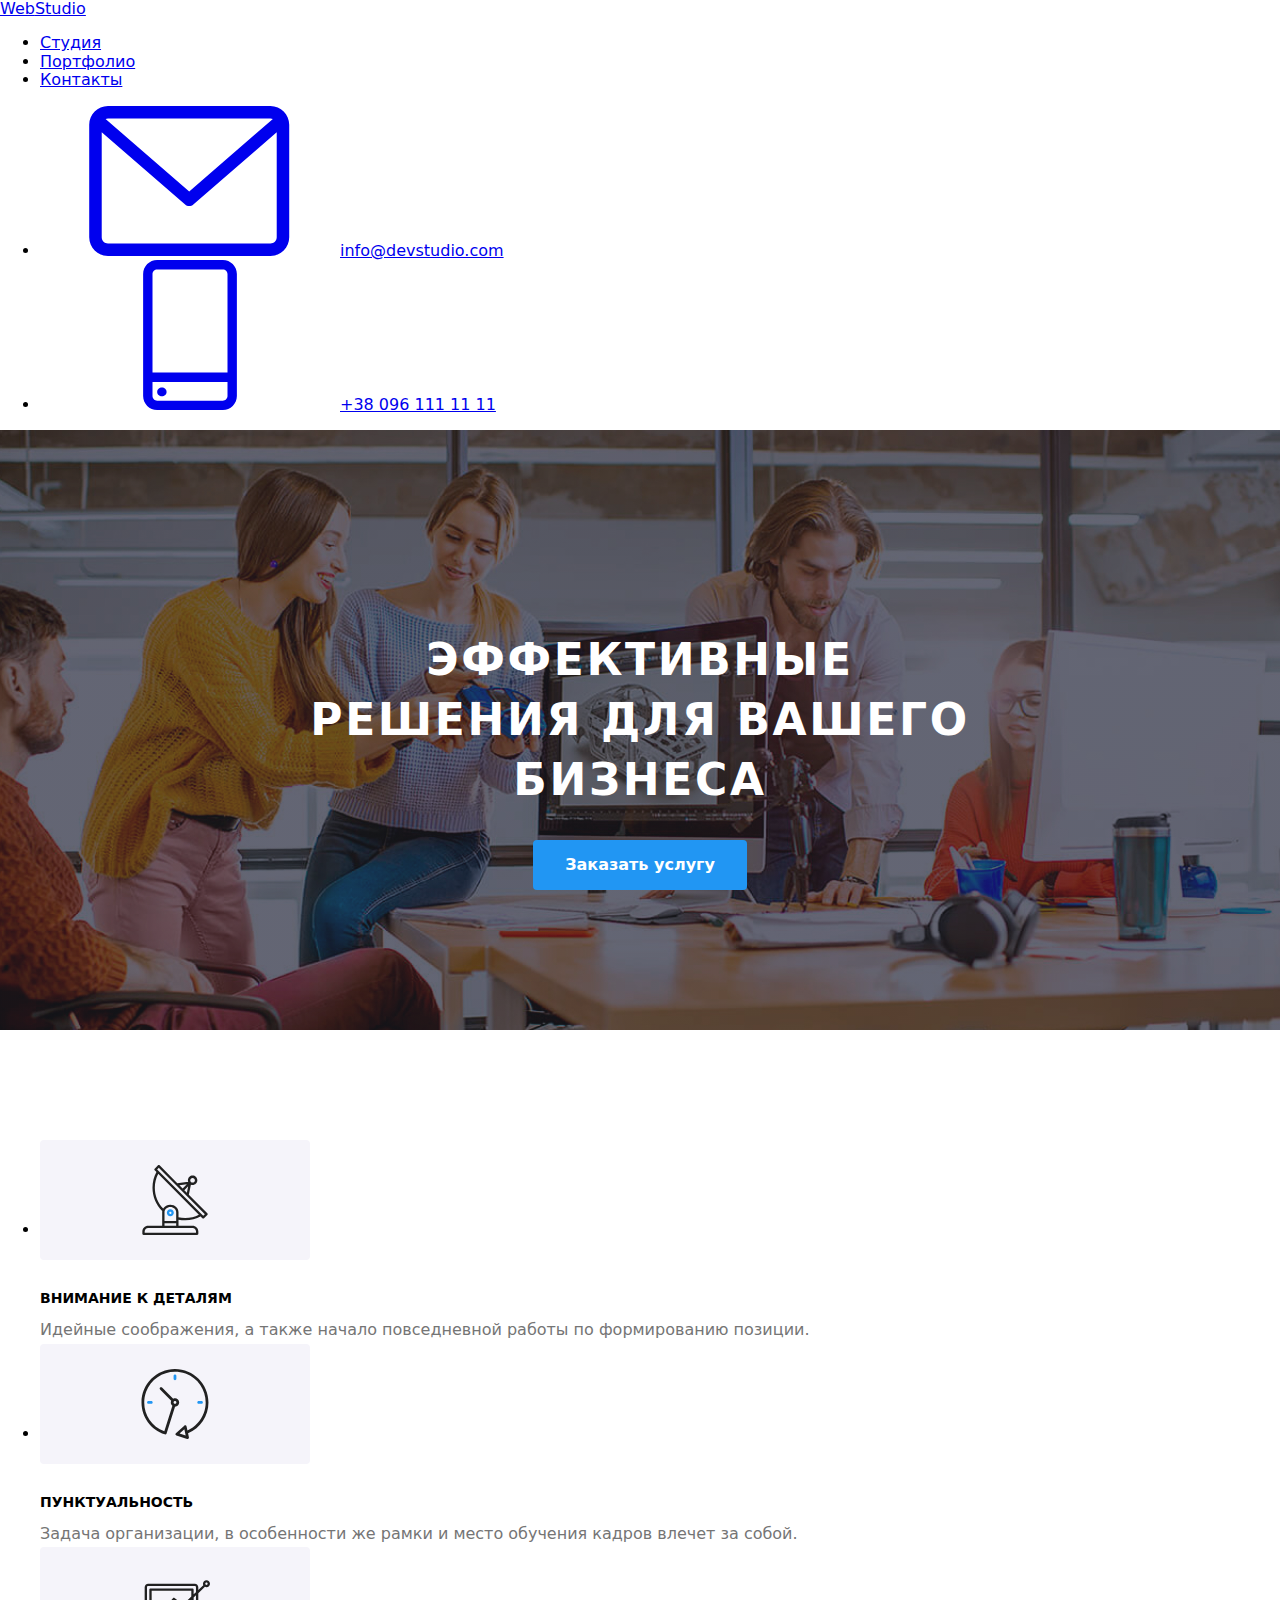
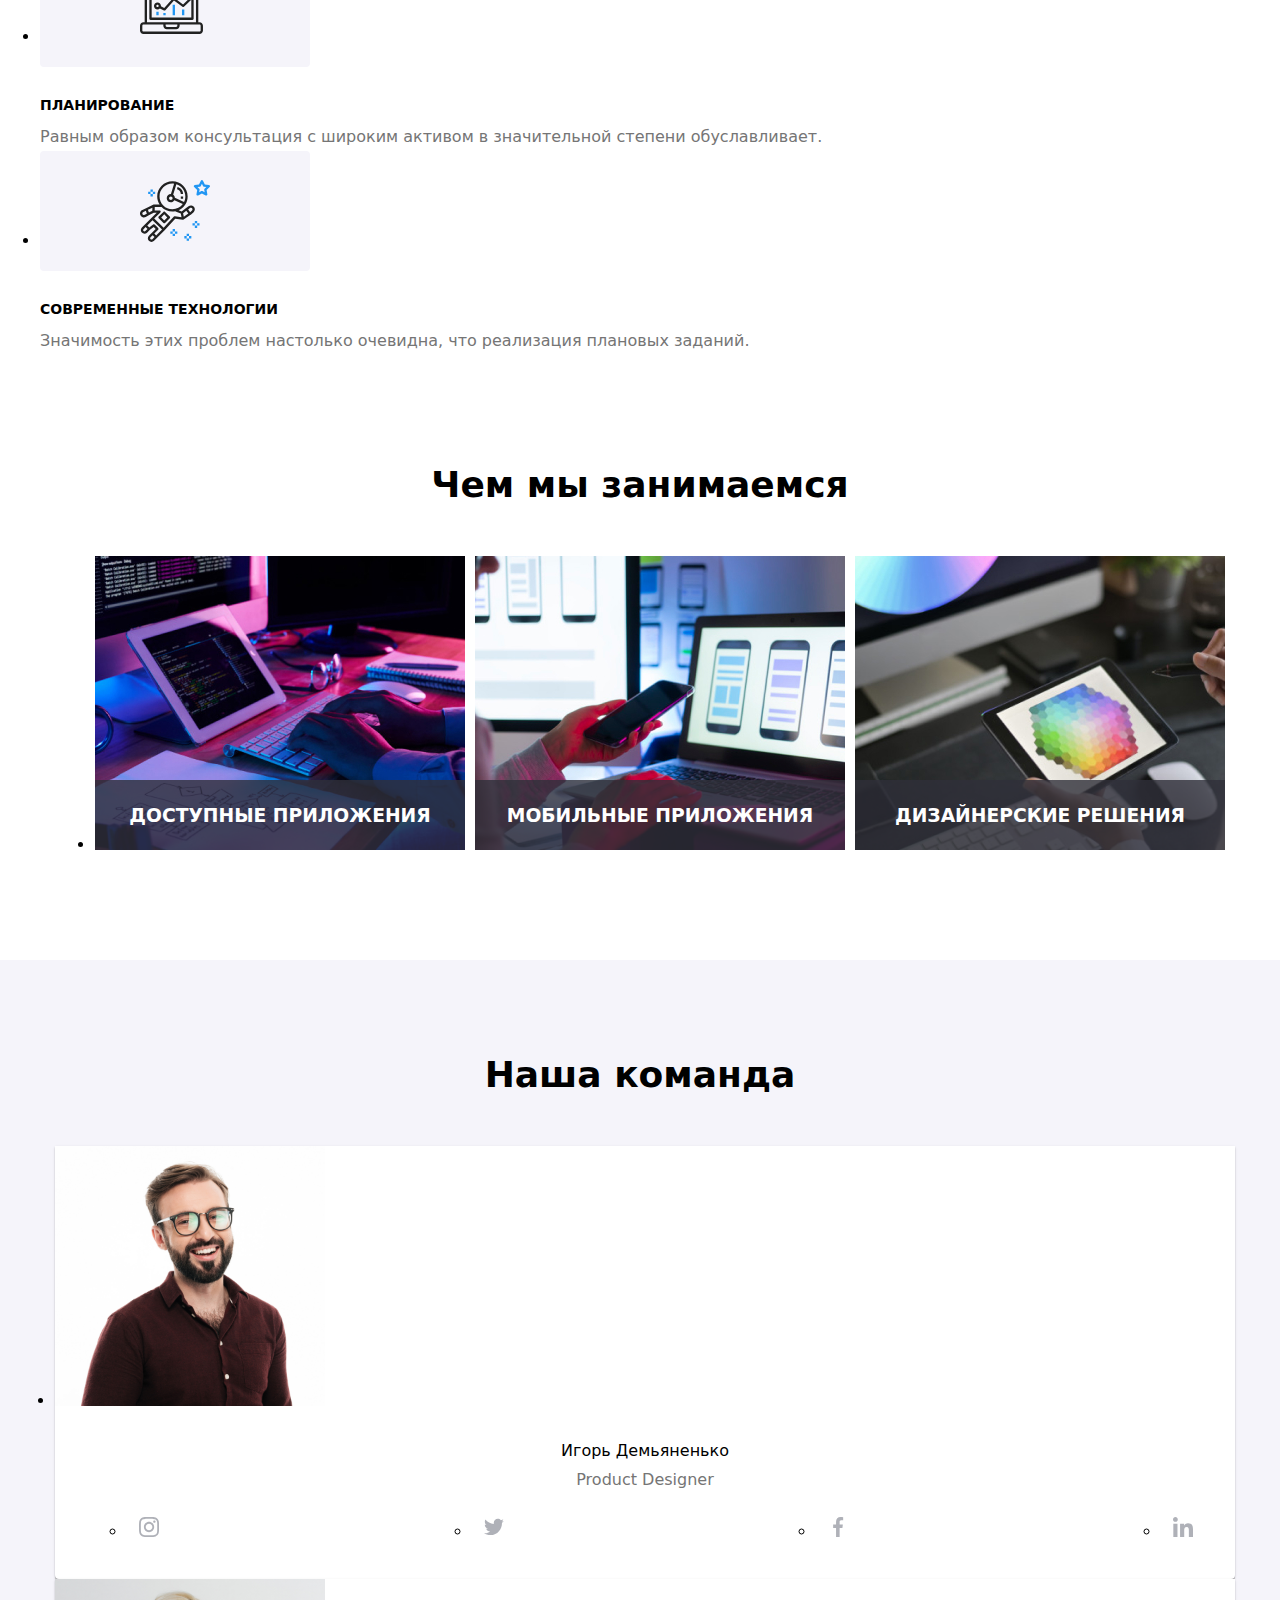
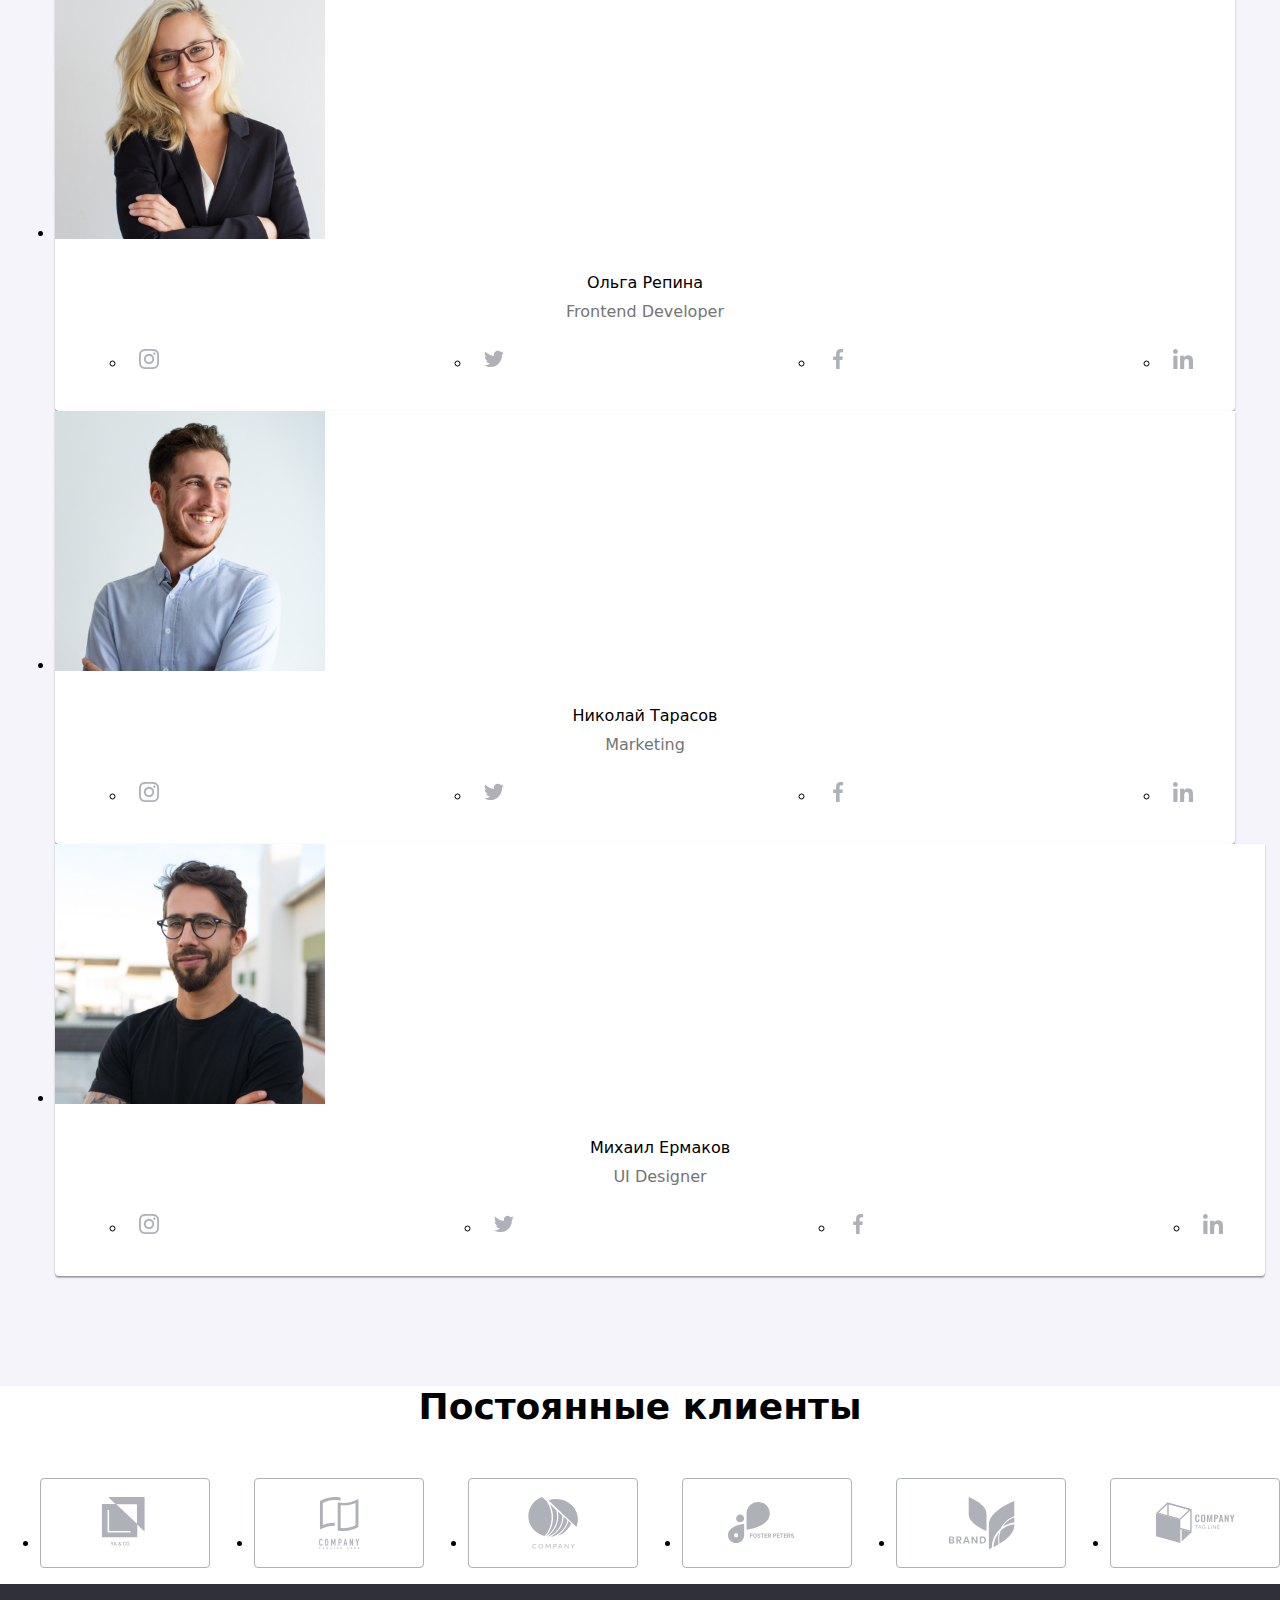
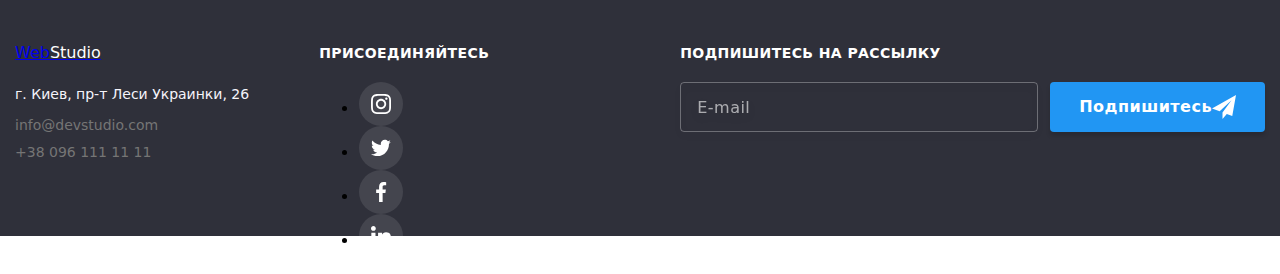
==== commit d2a646e1: "2" ====
--- a/index.html
+++ b/index.html
@@ -7,7 +7,7 @@
     <title>Document</title>
     <link rel="stylesheet" href="https://cdnjs.cloudflare.com/ajax/libs/modern-normalize/1.0.0/modern-normalize.min.css">
     <link href="https://fonts.googleapis.com/css2?family=Raleway:wght@700&family=Roboto:wght@400;500;700;900&display=swap" rel="stylesheet">
-    <link rel="stylesheet" href="./css/style.css">
+    <link rel="stylesheet" href="./css/main.css">
     <link rel="preconnect" href="https://fonts.gstatic.com">
     
 </head>
@@ -55,7 +55,7 @@
         <section class="hero">
             <div class="overlay">
             <h1 class="slogan-title">ЭФФЕКТИВНЫЕ РЕШЕНИЯ ДЛЯ ВАШЕГО БИЗНЕСА</h1>
-            <a  class="button-studio"  href="#" data-modal-open >Заказать услугу</a>
+            <a  class="modal-button"  href="#" data-modal-open >Заказать услугу</a>
             </div>
         </section>
 
@@ -297,7 +297,7 @@
                 </ul>
             </div>
         </section>
-<!--постоянные клиенты-->
+<!--Regular customers-->
 <section>
     <div class="clients-container">
         <h2 class="section-slogan">Постоянные клиенты</h2>
--- a/css/main.css
+++ b/css/main.css
@@ -0,0 +1,659 @@
+:root {
+  --main-background-color:  #FFFFFF;
+  --sec-background-color:#F5F4FA;
+  --dark-background-color:#2F303A;
+  --accent-color: #2196F3;
+  --main-color: #212121;
+  --secondary-color: #757575;
+}
+
+.modal-button {
+  display: inline-block;
+  min-width: 200px;
+  border-radius: 4px;
+  padding: 10px 32px;
+  font-weight: 700;
+  font-size: 16px;
+  line-height: 1.9;
+  text-decoration: none;
+  text-align: center;
+  color: var(--main-background-color);
+  background: var(--accent-color);
+}
+
+.section-slogan {
+  margin-bottom: 50px;
+  margin-top: 0;
+  font-size: 36px;
+  line-height: 1.17;
+  text-align: center;
+}
+
+.subscribe-btn {
+  padding: 10px 29px;
+  margin-left: 12px;
+  font-size: 16px;
+  line-height: 1.87;
+  font-weight: 700;
+  letter-spacing: 0.03em;
+  display: flex;
+  align-items: center;
+  justify-content: center;
+  border-style: none;
+  color: var(--main-background-color);
+  background-color: var(--accent-color);
+  box-shadow: 0px 4px 4px rgba(0, 0, 0, 0.15);
+  border-radius: 4px;
+  cursor: pointer;
+}
+
+.page-footer {
+  padding-left: 15px;
+  padding-right: 15px;
+  margin-left: auto;
+  margin-right: auto;
+  height: 252px;
+  padding-top: 60px;
+  padding-bottom: 60px;
+  background-color: var(--dark-background-color);
+}
+
+.overlay {
+  width: 696px;
+  margin: 0 auto;
+}
+
+.hero {
+  max-width: 1600px;
+  height: 600px;
+  padding-top: 200px;
+  padding-bottom: 200px;
+  margin: 0 auto;
+  text-align: center;
+  background-image: url(../img/winter.jpg);
+  background-repeat: no-repeat;
+  background-size: cover;
+  background-position: center;
+  background-image: linear-gradient(to right, rgba(47, 48, 58, 0.4), rgba(47, 48, 58, 0.4)), url(../img/winter.jpg);
+  text-align: center;
+  background-color: var(--dark-background-color);
+}
+
+.slogan-title {
+  display: block;
+  margin-right: auto;
+  margin-left: auto;
+  width: 696px;
+  margin-top: 0;
+  margin-bottom: 30px;
+  color: var(--main-background-color);
+  font-weight: 900;
+  font-size: 44px;
+  line-height: 1.36;
+  letter-spacing: 0.06em;
+  text-transform: uppercase;
+  text-align: center;
+}
+
+.modal-button {
+  display: inline-block;
+  min-width: 200px;
+  border-radius: 4px;
+  padding: 10px 32px;
+  font-weight: 700;
+  font-size: 16px;
+  line-height: 1.9;
+  text-decoration: none;
+  text-align: center;
+  color: var(--main-background-color);
+  background: var(--accent-color);
+}
+
+/*Features*/
+.skill-icon {
+  width: 70px;
+  height: 70px;
+  display: flex;
+  align-items: center;
+  justify-content: center;
+  transition-property: background-color, color;
+  transition: 250ms;
+  transition-timing-function: cubic-bezier(0.4, 0, 0.2, 1);
+}
+
+.skills-icon-link {
+  display: flex;
+  align-items: center;
+  justify-content: center;
+  margin: 0 0 30px 0;
+  width: 270px;
+  height: 120px;
+  background: #F5F4FA;
+  border-radius: 4px;
+  transition-property: background-color, color;
+  transition: 250ms;
+  transition-timing-function: cubic-bezier(0.4, 0, 0.2, 1);
+}
+
+.features {
+  padding-top: 94px;
+  padding-bottom: 0;
+}
+
+.skils {
+  margin-right: 30px;
+}
+
+.skils:last-child {
+  margin: 0;
+}
+
+.skils-list {
+  margin-top: 0;
+  margin-bottom: 10px;
+  font-size: 14px;
+  text-transform: uppercase;
+}
+
+.skils-title {
+  flex-wrap: wrap;
+  margin-top: 0;
+  margin-bottom: 0;
+  line-height: 1.71;
+  color: #757575;
+}
+
+.title-list {
+  color: var(--main-color);
+  font-weight: bold;
+  font-size: 14px;
+  line-height: 16px;
+}
+
+.text-title {
+  color: var(--secondary-color);
+  margin-top: 10px;
+  margin-right: 30px;
+  width: 270px;
+  height: 75px;
+  font-weight: normal;
+  font-size: 14px;
+  line-height: 24px;
+}
+
+.img-container {
+  padding-top: 94px;
+  padding-bottom: 94px;
+  width: 1200px;
+  padding-left: 15px;
+  padding-right: 15px;
+  margin-left: auto;
+  margin-right: auto;
+}
+
+.img {
+  display: flex;
+  justify-content: space-between;
+}
+
+.section-slogan {
+  margin-bottom: 50px;
+  margin-top: 0;
+  font-size: 36px;
+  line-height: 1.17;
+  text-align: center;
+}
+
+.product {
+  display: flex;
+  position: relative;
+}
+
+.image-overlay {
+  position: absolute;
+  display: flex;
+  align-items: center;
+  justify-content: center;
+  margin: 0;
+  width: 370px;
+  height: 70px;
+  bottom: 0;
+  left: 0;
+  text-transform: uppercase;
+  color: var(--main-background-color);
+  background: rgba(47, 48, 58, 0.8);
+}
+
+.image-title {
+  margin-top: 0;
+  margin-bottom: 0;
+  text-transform: uppercase;
+  color: var(--main-background-color);
+}
+
+.our-team-container {
+  padding-left: 15px;
+  padding-right: 15px;
+  margin-left: auto;
+  margin-right: auto;
+  padding-bottom: 94px;
+  padding-top: 94px;
+}
+
+.descr-container {
+  padding-top: 30px;
+  padding-bottom: 30px;
+}
+
+.names {
+  margin-top: 0;
+  margin-bottom: 10px;
+  font-weight: 500;
+  font-size: 16px;
+  line-height: 1.19;
+  text-align: center;
+  color: var(--text-color);
+}
+
+.team-person {
+  margin-right: 30px;
+  padding: 0;
+  background: #FFFFFF;
+  box-shadow: 0px 1px 3px rgba(0, 0, 0, 0.12), 0px 1px 1px rgba(0, 0, 0, 0.14), 0px 2px 1px rgba(0, 0, 0, 0.2);
+  border-radius: 0px 0px 4px 4px;
+}
+
+.team-person:last-child {
+  margin-right: 0;
+}
+
+.profession {
+  margin-top: 0;
+  margin-bottom: 0;
+  font-size: 16px;
+  line-height: 1.19;
+  text-align: center;
+  color: var(--secondary-color);
+}
+
+.our-team-container {
+  background-color: var(--sec-background-color);
+}
+
+.social-links {
+  display: flex;
+  justify-content: space-between;
+  margin-right: 30px;
+  margin-left: 32px;
+  margin-top: 16px;
+}
+
+.icon-link {
+  display: flex;
+  justify-content: center;
+  align-items: center;
+  width: 44px;
+  height: 44px;
+  color: #afb1b8;
+  border-radius: 50%;
+  transition-property: background-color, color;
+  transition: 250ms;
+  transition-timing-function: cubic-bezier(0.4, 0, 0.2, 1);
+}
+
+.icon-link:hover, .icon-link:focus {
+  color: var(--main-background-color);
+  background-color: var(--accent-color);
+}
+
+.social-icon {
+  width: 20px;
+  height: 20px;
+}
+
+.logo-list {
+  display: flex;
+  justify-content: space-between;
+}
+
+.logo-link {
+  display: flex;
+  justify-content: center;
+  align-items: center;
+  width: 170px;
+  height: 90px;
+  margin-right: 30px;
+  color: #afb1b8;
+  fill: currentColor;
+  border: 1px solid #AFB1B8;
+  box-sizing: border-box;
+  border-radius: 4px;
+  transition-property: color;
+  transition: 250ms;
+  transition-timing-function: cubic-bezier(0.4, 0, 0.2, 1);
+}
+
+.logo-link:last-child {
+  margin: 0;
+}
+
+.logo-icon {
+  width: 79px;
+  height: 52px;
+}
+
+.logo-link:hover,
+.logo-link:focus {
+  color: var(--accent-color);
+  border-color: var(--accent-color);
+}
+
+.footer-container {
+  display: flex;
+  align-items: baseline;
+}
+
+.location {
+  margin-top: 20px;
+  margin-bottom: 9px;
+  font-style: normal;
+  font-weight: 400;
+  font-size: 14px;
+  line-height: 1.71;
+  color: var(--sec-background-color);
+}
+
+.studio-footer {
+  color: var(--main-background-color);
+}
+
+.contacts-tel,
+.contacts-email {
+  display: inline-block;
+  font-weight: 400;
+  font-size: 14px;
+  line-height: 1.14;
+  text-decoration: none;
+  color: var(--secondary-color);
+  transition: color 250ms cubic-bezier(0.4, 0, 0.2, 1);
+}
+
+.footer-email {
+  margin-bottom: 9px;
+}
+
+.footer-contacts {
+  list-style: none;
+  margin-top: 0;
+  margin-bottom: 0;
+  padding: 0;
+}
+
+.first-column {
+  margin-right: 70px;
+}
+
+.third-column {
+  margin-left: auto;
+}
+
+.input-foot-container {
+  display: flex;
+}
+
+.subscribe {
+  margin-top: 0;
+  margin-bottom: 20px;
+  font-weight: 700;
+  font-size: 14px;
+  line-height: 1.14;
+  letter-spacing: 0.03em;
+  text-transform: uppercase;
+  color: var(--main-background-color);
+}
+
+.footer-social-item:not(:last-child) {
+  margin-right: 10px;
+}
+
+.footer-icon-link {
+  display: flex;
+  justify-content: center;
+  align-items: center;
+  width: 44px;
+  height: 44px;
+  color: var(--main-background-color);
+  fill: currentColor;
+  background-color: rgba(255, 255, 255, 0.1);
+  border-radius: 50%;
+  transition-property: background-color;
+  transition: 250ms;
+  transition-timing-function: cubic-bezier(0.4, 0, 0.2, 1);
+}
+
+.footer-icon-link:hover, .footer-icon-link:focus {
+  background-color: var(--accent-color);
+}
+
+.footer-social-icon {
+  width: 20px;
+  height: 20px;
+}
+
+.footer-input {
+  width: 358px;
+  height: 50px;
+  padding-left: 16px;
+  outline: transparent;
+  color: var(--main-background-color);
+  font-weight: 400;
+  font-size: 16px;
+  line-height: 1.25;
+  letter-spacing: 0.03em;
+  background-color: transparent;
+  border: 1px solid rgba(255, 255, 255, 0.3);
+  box-sizing: border-box;
+  filter: drop-shadow(0px 4px 4px rgba(0, 0, 0, 0.15));
+  border-radius: 4px;
+}
+
+.footer-input:focus {
+  border-color: var(--accent-color);
+}
+
+.footer-input::placeholder {
+  font-size: 16px;
+  line-height: 1.25;
+  display: flex;
+  align-items: center;
+  color: rgba(255, 255, 255, 0.6);
+}
+
+.backdrop {
+  position: fixed;
+  top: 0;
+  left: 0;
+  width: 100%;
+  height: 100%;
+  background-color: rgba(0, 0, 0, 0.5);
+  opacity: 1;
+  transition: opacity 250ms cubic-bezier(0.4, 0, 0.2, 1);
+}
+
+.backdrop.is-hidden {
+  opacity: 0;
+  pointer-events: none;
+}
+
+.backdrop.is-hidden .modal {
+  transform: translate(-50%, -50%) scale(0.9);
+}
+
+.modal {
+  position: absolute;
+  top: 50%;
+  left: 50%;
+  width: 528px;
+  height: 581px;
+  background-color: var(--main-background-color);
+  box-shadow: 0px 1px 3px rgba(0, 0, 0, 0.12), 0px 1px 1px rgba(0, 0, 0, 0.14), 0px 2px 1px rgba(0, 0, 0, 0.2);
+  border-radius: 4px;
+  transform: translate(-50%, -50%) scale(1);
+  transition: transform 250ms cubic-bezier(0.4, 0, 0.2, 1);
+}
+
+.modal-close-button {
+  position: absolute;
+  right: 0;
+  margin-top: 8px;
+  margin-right: 8px;
+  width: 30px;
+  height: 30px;
+  padding: 6px;
+  background-color: var(--main-background-color);
+  border: 1px solid rgba(0, 0, 0, 0.1);
+  border-radius: 50%;
+  box-sizing: border-box;
+}
+
+.modal-close-button:hover {
+  color: var(--accent-color);
+  cursor: pointer;
+}
+
+.modal-name {
+  margin: 0 0 12px 0;
+  text-align: center;
+}
+
+.modal-form-container {
+  padding: 40px;
+}
+
+.form-field label {
+  margin-bottom: 4px;
+  font-size: 12px;
+  line-height: 1.16;
+  color: var(--secondary-color);
+}
+
+.form-field {
+  margin-bottom: 10px;
+}
+
+.form-field input {
+  height: 40px;
+  padding-left: 42px;
+  font-size: 14px;
+  line-height: 1.14;
+  border: 1px solid rgba(33, 33, 33, 0.2);
+  box-sizing: border-box;
+  border-radius: 4px;
+}
+
+textarea {
+  resize: none;
+  height: 120px;
+  padding: 12px 16px;
+  font-size: 14px;
+  line-height: 1.14;
+  border: 1px solid rgba(33, 33, 33, 0.2);
+  box-sizing: border-box;
+  border-radius: 4px;
+}
+
+textarea::placeholder {
+  font-size: 14px;
+  line-height: 1.16;
+  color: rgba(117, 117, 117, 0.5);
+}
+
+.info-input {
+  position: relative;
+  display: flex;
+  flex-direction: column;
+  margin-bottom: 10px;
+}
+
+.terms {
+  display: inline-flex;
+  font-size: 14px;
+  line-height: 1.71;
+  color: var(--accent-color);
+}
+
+.modal-submit {
+  margin: 0 auto;
+  padding: 10px 55px;
+  font-size: 16px;
+  line-height: 1.87;
+  font-weight: 700;
+  display: flex;
+  align-items: center;
+  text-align: center;
+  border-style: none;
+  cursor: pointer;
+  color: var(--main-background-color);
+  background-color: var(--accent-color);
+  box-shadow: 0px 4px 4px rgba(0, 0, 0, 0.15);
+  border-radius: 4px;
+}
+
+.modal-icon {
+  position: absolute;
+  top: 50%;
+  left: 12px;
+}
+
+.form-field input:focus,
+.form-field textarea:focus {
+  border-color: var(--accent-color);
+  outline: transparent;
+}
+
+input:focus + .modal-icon {
+  fill: var(--accent-color);
+}
+
+.visually-hidden {
+  -webkit-appearance: none;
+  -moz-appearance: none;
+  position: absolute;
+}
+
+.modal-policy-text {
+  display: flex;
+  align-items: center;
+  font-size: 14px;
+  line-height: 1.71;
+  color: var(--secondary-color);
+}
+
+.policy {
+  margin-bottom: 30px;
+  display: flex;
+  justify-content: center;
+}
+
+.modal-checkbox ~ span::before {
+  content: '';
+  display: inline-flex;
+  width: 16px;
+  height: 15px;
+  margin-right: 8px;
+  border: 2px solid var(--dark-background-color);
+  border-radius: 2px;
+}
+
+.modal-checkbox:focus ~ span::before {
+  outline: 2px solid #212121;
+}
+
+.modal-checkbox:checked + span::before {
+  background-color: var(--accent-color);
+  background-image: url(../svg/SVG/icon-check.svg);
+  background-size: contain;
+  background-origin: border-box;
+  border: 2px solid var(--accent-color);
+}
+/*# sourceMappingURL=main.css.map */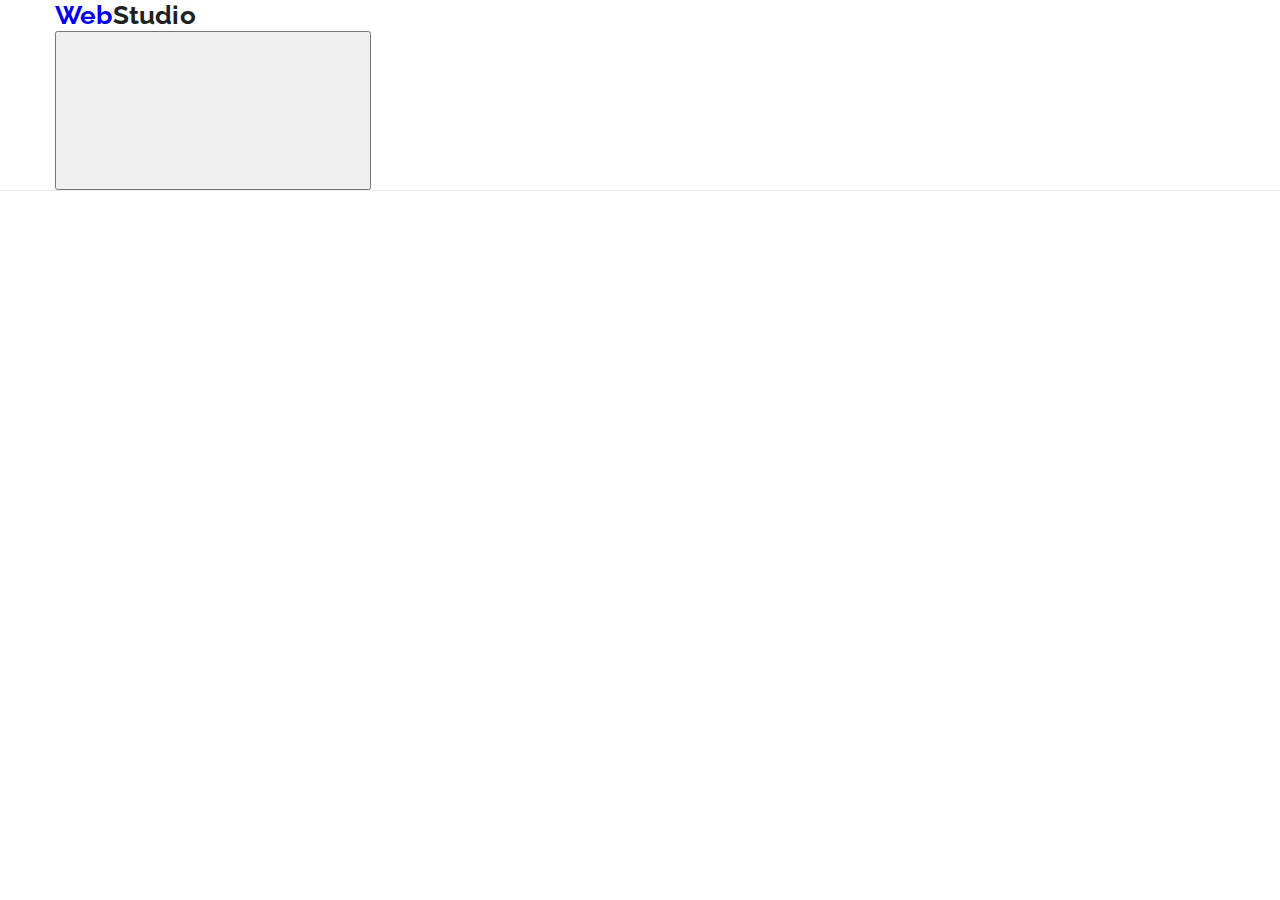
==== commit 38ad786e: "hw-8" ====
--- a/index.html
+++ b/index.html
@@ -20,6 +20,11 @@
                 <a href="index.html" class="logo-title"> 
                     Web<span class="logoweb" >Studio</span>
                 </a>
+                <button class="burger-btn">
+                    <svg class="burger-icon">
+                        <use></use>
+                    </svg>
+                </button>
                 <ul class="list-nav list">
                     <li class="item"><a class="current" href="./index.html" >Студия</a></li>
                     <li class="item"><a class="head-link" href="./portfolio.html">Портфолио</a></li>
@@ -50,18 +55,18 @@
 
 
     <!--Hero-->
-
+<!-- 
     <main>
         <section class="hero">
             <div class="overlay">
             <h1 class="slogan-title">ЭФФЕКТИВНЫЕ РЕШЕНИЯ ДЛЯ ВАШЕГО БИЗНЕСА</h1>
             <a  class="modal-button"  href="#" data-modal-open >Заказать услугу</a>
             </div>
-        </section>
+        </section> -->
 
     <!--Features-->
 
-
+<!-- 
     <section class="features">
         <div class="section-features container">
             <ul class="list">
@@ -104,10 +109,10 @@
                 </li>
             </ul>
         </div>
-    </section>
+    </section> -->
 
         <!--What are we doing-->
-        <div class="img-container">
+        <!-- <div class="img-container">
                 <div>
                     <h2 class="section-slogan">Чем мы занимаемся</h2>
                         <ul class="img list">
@@ -139,10 +144,10 @@
                             
                         </ul>
                 </div> 
-        </div>
+        </div> -->
 
         <!--Our team section-->
-        <section class="our-team-container">
+        <!-- <section class="our-team-container">
             <div class="our-team">
                 <h2 class="section-slogan">Наша команда</h2>
                 <ul class="team list">
@@ -296,9 +301,9 @@
                     </li>
                 </ul>
             </div>
-        </section>
+        </section> -->
 <!--Regular customers-->
-<section>
+<!-- <section>
     <div class="clients-container">
         <h2 class="section-slogan">Постоянные клиенты</h2>
         <ul class="logo-list list">
@@ -348,10 +353,10 @@
     </div>
 </section>
 
-</main>
+</main> -->
 
     <!--Footer -->
-    <footer class="page-footer">
+    <!-- <footer class="page-footer">
         <div class="footer-container" >
             <div class="first-column">
                 <a class="logo-title" href="./index.html">
@@ -415,9 +420,9 @@
             </div>
         </div>
     </div>
-    </footer>
-
-    <div class="backdrop is-hidden" data-modal>
+    </footer> -->
+
+    <!-- <div class="backdrop is-hidden" data-modal>
         <div class="modal">
             <button class="modal-close-button" data-modal-close>&#10006;</button>
             <div class="modal-form-container">
@@ -462,7 +467,7 @@
 
             </div>
         </div>
-    </div>
+    </div> -->
 
     <script src="./js/modal.js"></script>
 </body>
--- a/css/main.css
+++ b/css/main.css
@@ -56,6 +56,78 @@
   padding-top: 60px;
   padding-bottom: 60px;
   background-color: var(--dark-background-color);
+}
+
+body {
+  background-color: var(--main-background-color);
+  font-weight: 400;
+  font-size: 14px;
+  letter-spacing: 0.015em;
+  font-family: Roboto, sans-serif;
+}
+
+a {
+  text-decoration: none;
+  display: block;
+}
+
+li {
+  list-style: none;
+  font-family: Roboto;
+}
+
+section {
+  padding: 94px 0;
+}
+
+.container {
+  width: 100%;
+  padding: 0 15px;
+}
+
+@media screen and (min-width: 480px) {
+  .container {
+    width: 480px;
+    margin: 0 auto;
+  }
+}
+
+@media screen and (min-width: 768px) {
+  .container {
+    width: 720px;
+  }
+}
+
+@media screen and (min-width: 1200px) {
+  .container {
+    width: 1200px;
+  }
+}
+
+header {
+  border-bottom: 1px solid #ECECEC;
+  background-color: var(--main-background-color);
+}
+
+.list-nav {
+  display: none;
+}
+
+.auth-nav {
+  display: none;
+}
+
+.logo-title {
+  margin-right: 93px;
+  font-family: Raleway, sans-serif;
+  text-decoration: none;
+  font-weight: 700;
+  font-size: 26px;
+  line-height: 1.19;
+}
+
+.logoweb {
+  color: #212121;
 }
 
 .overlay {
